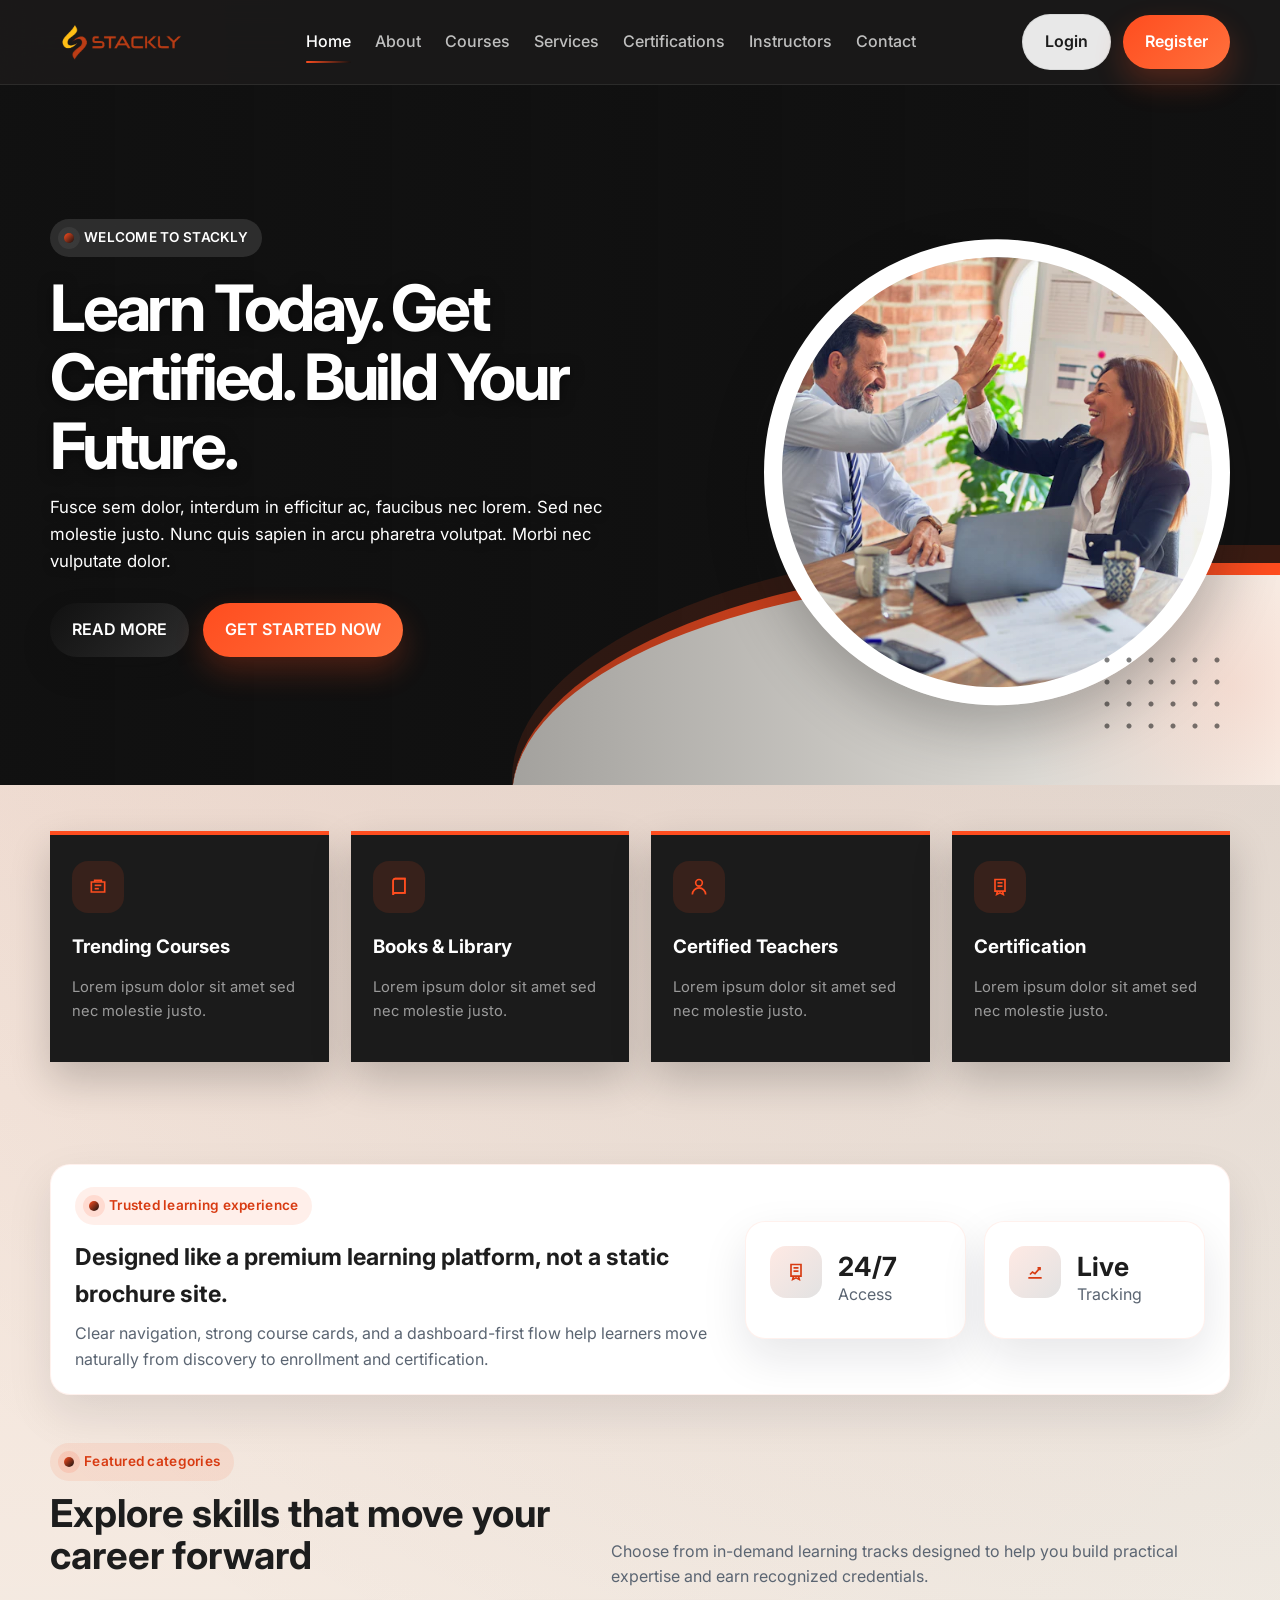
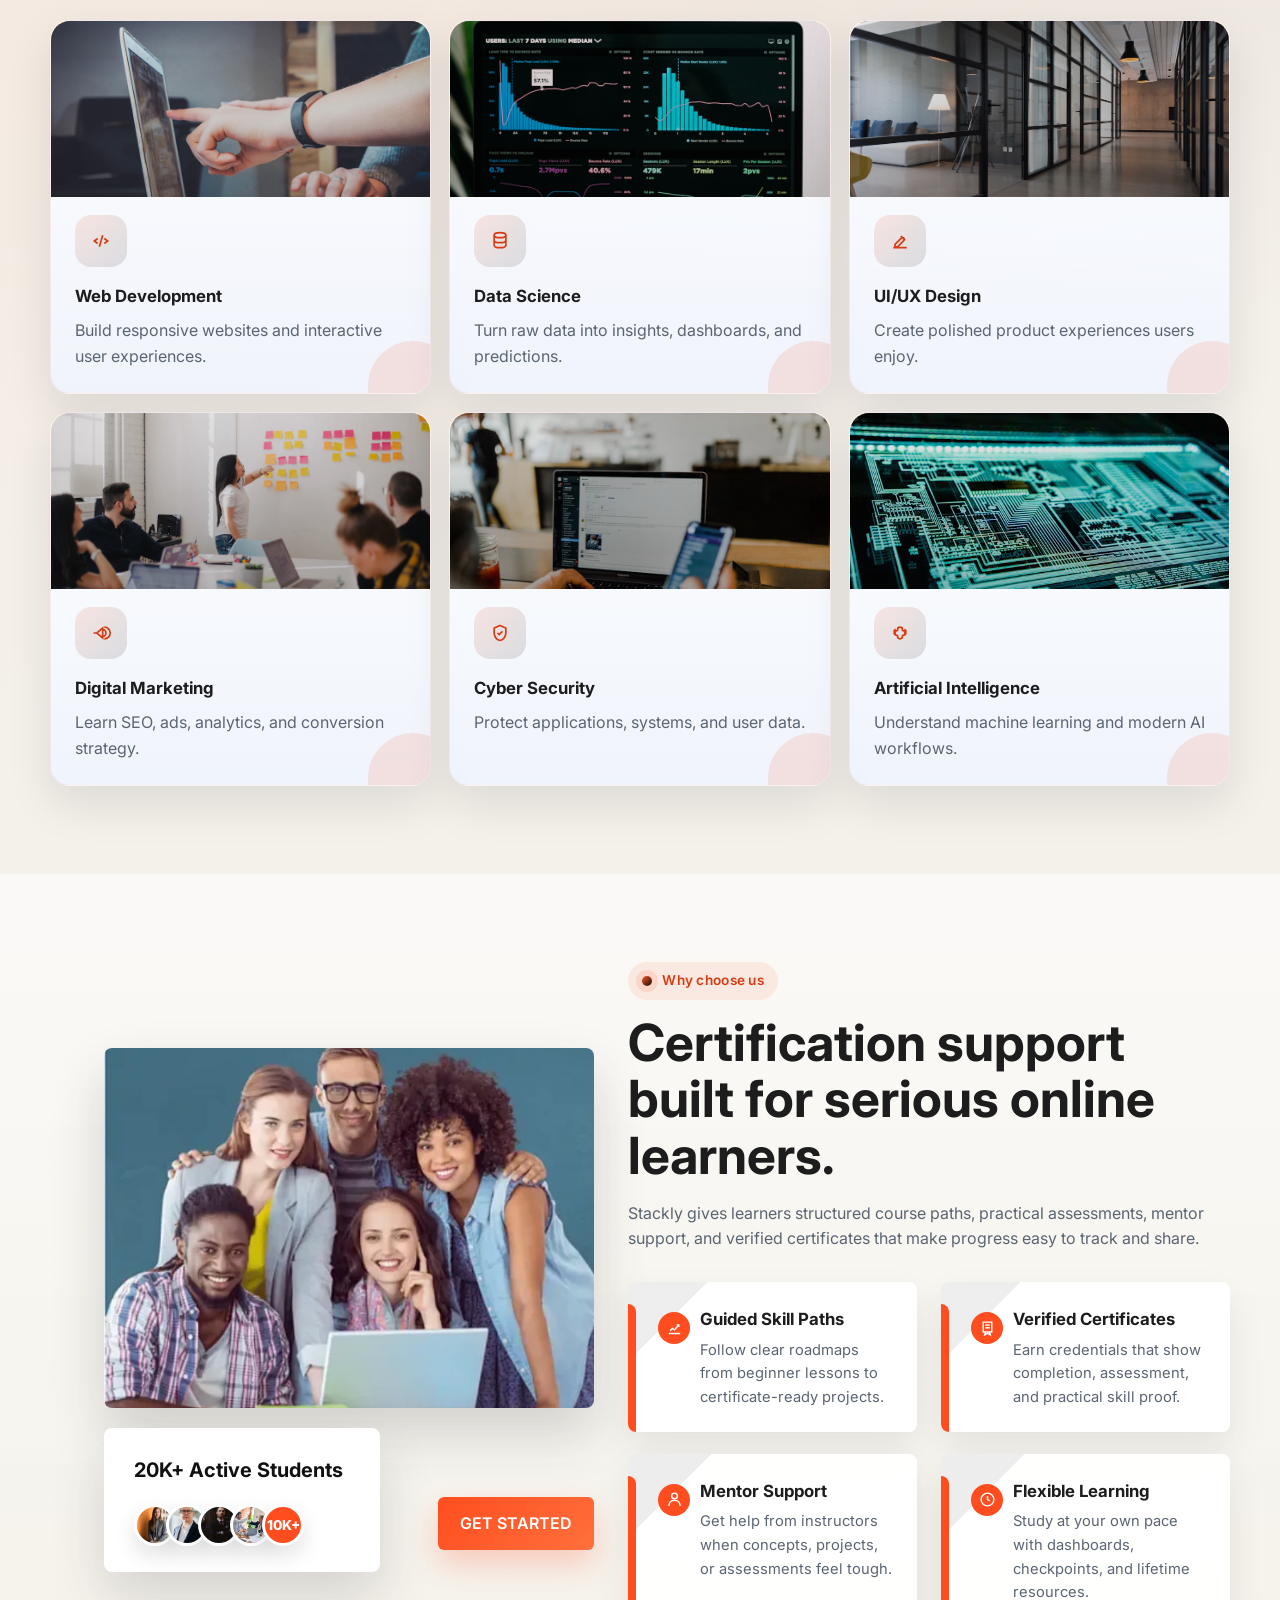
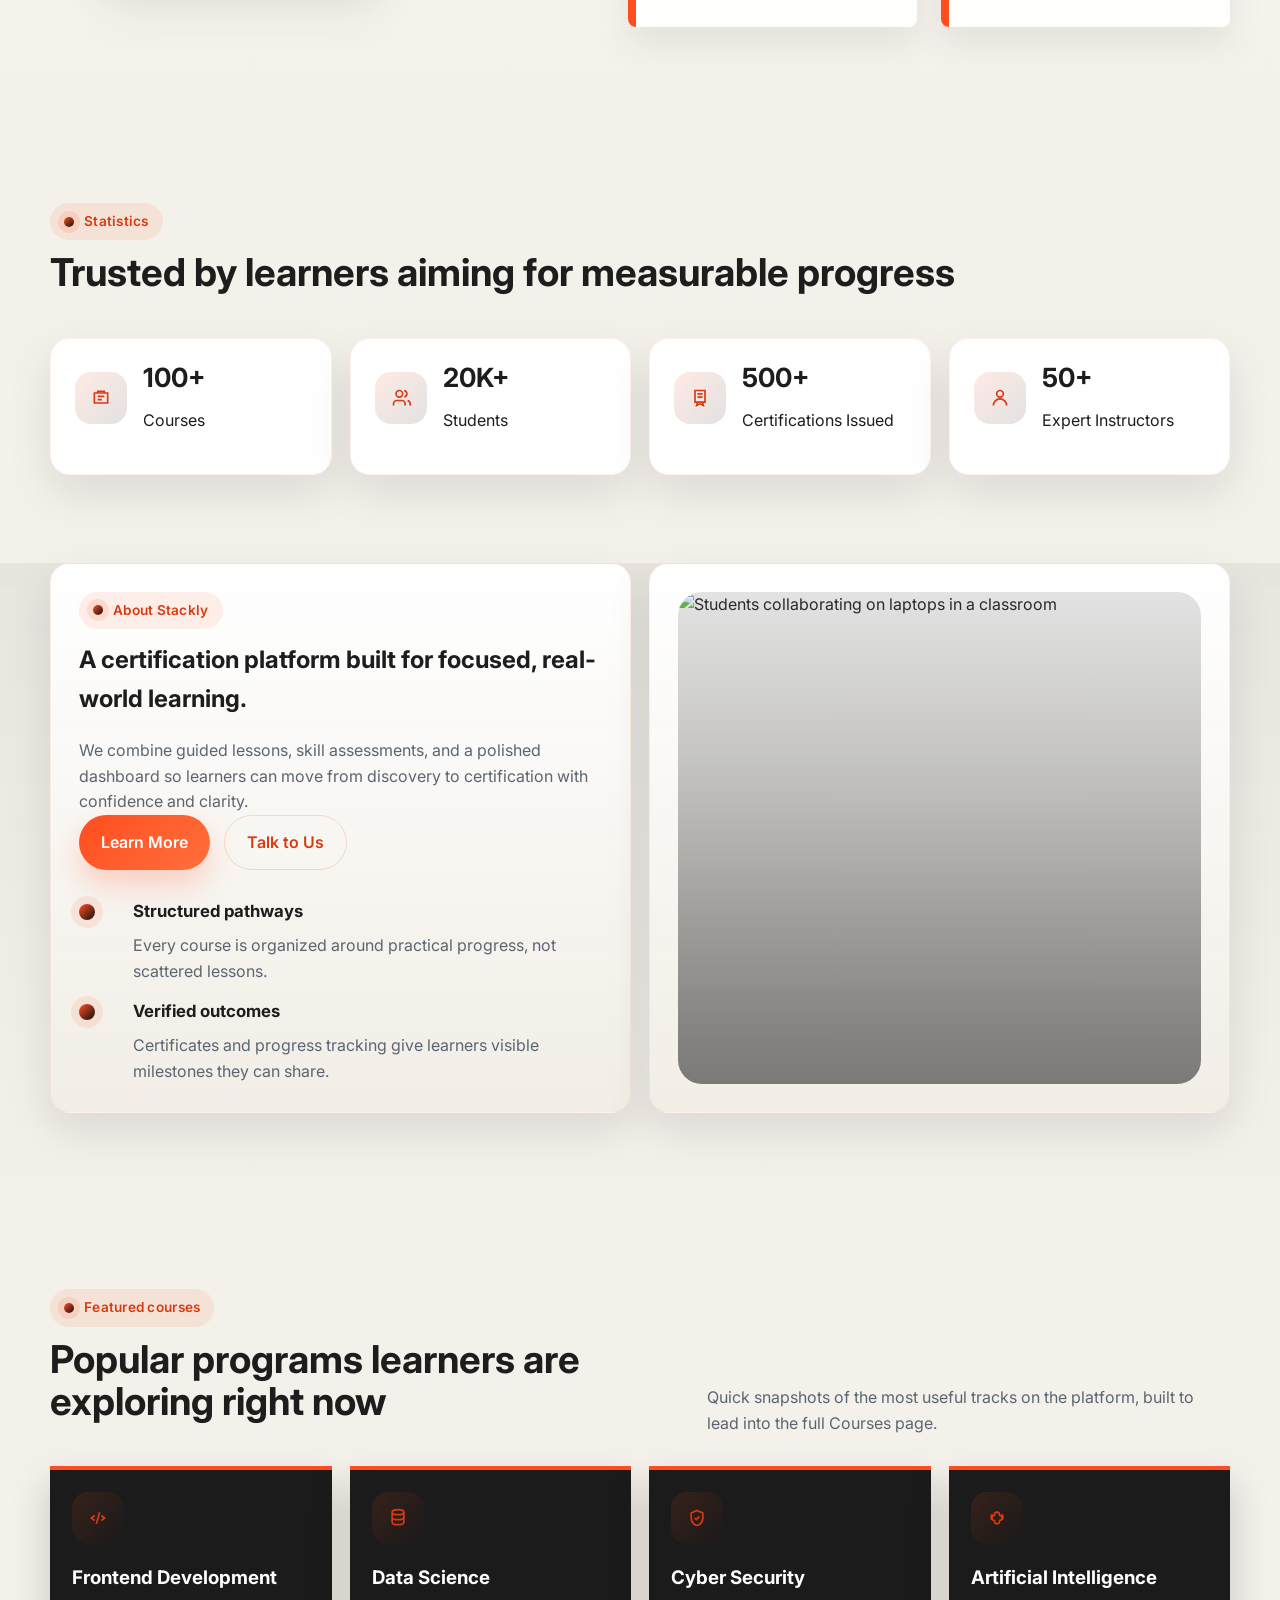
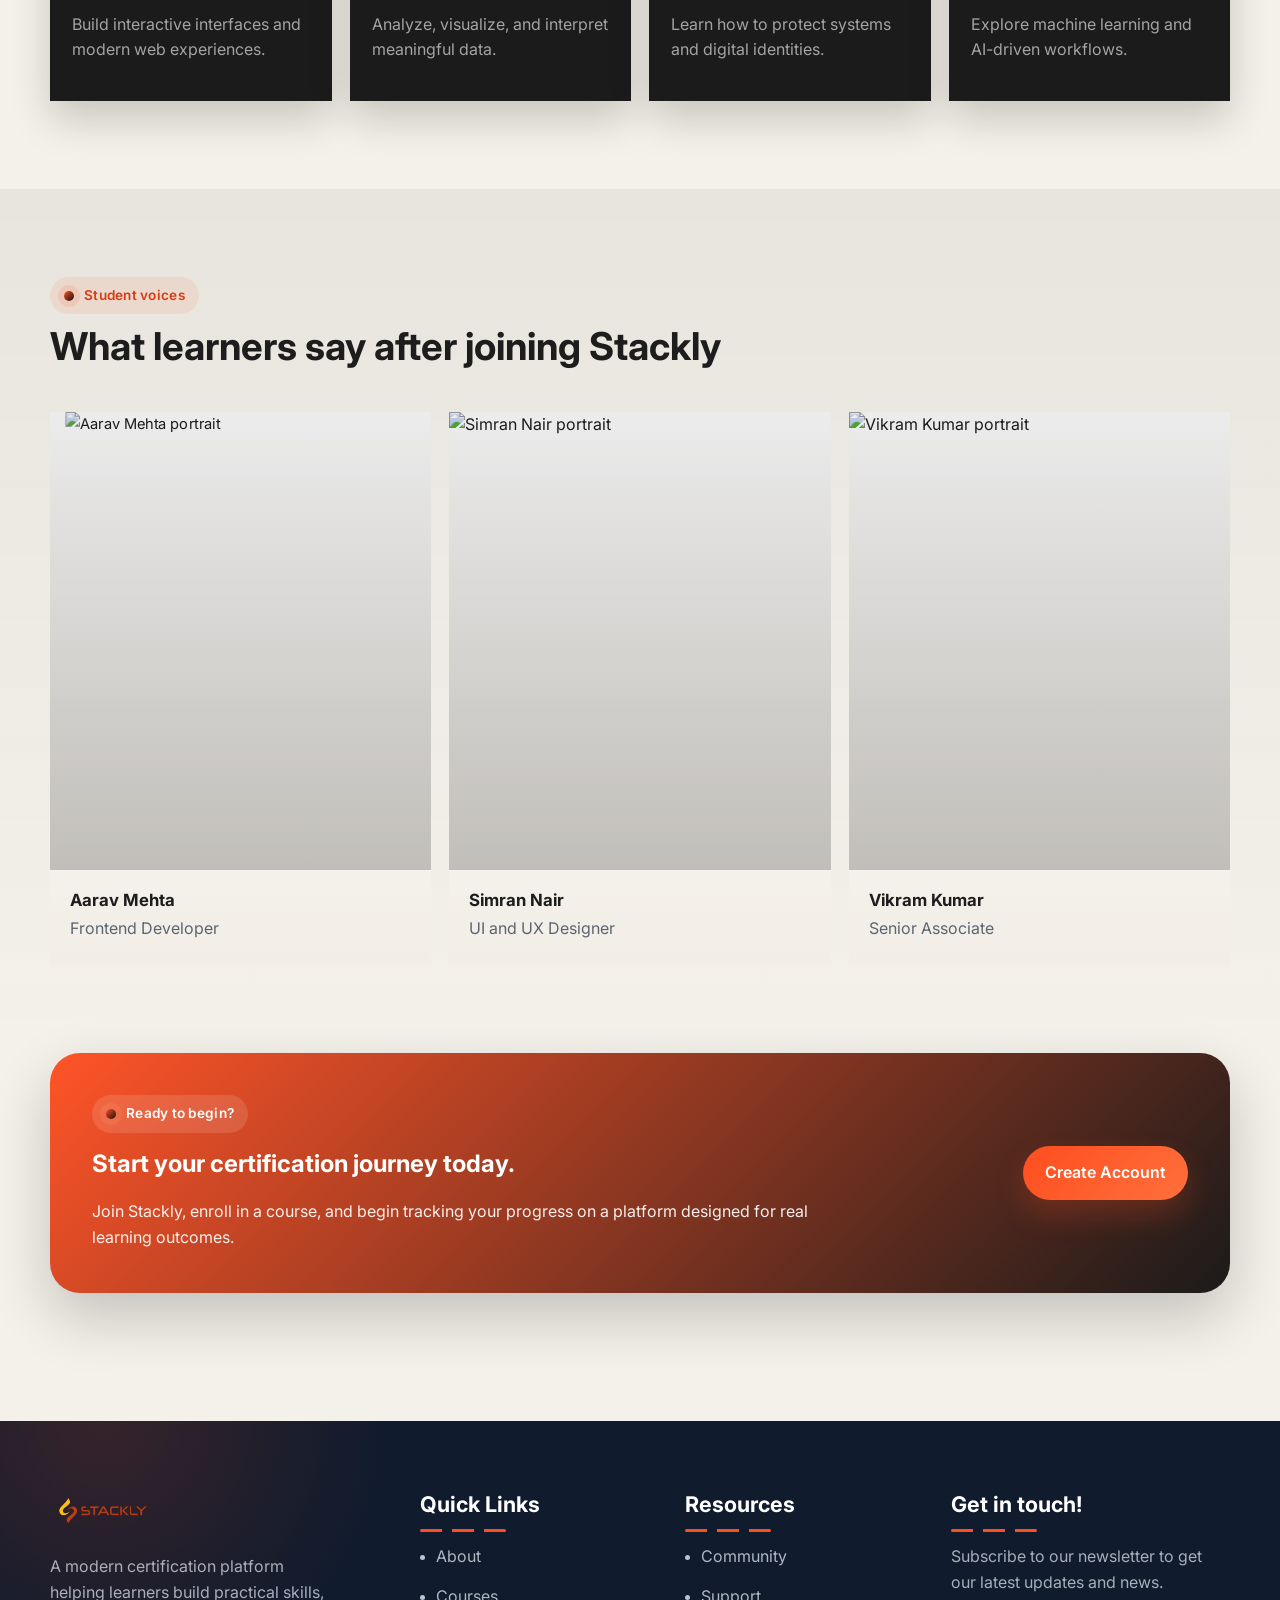
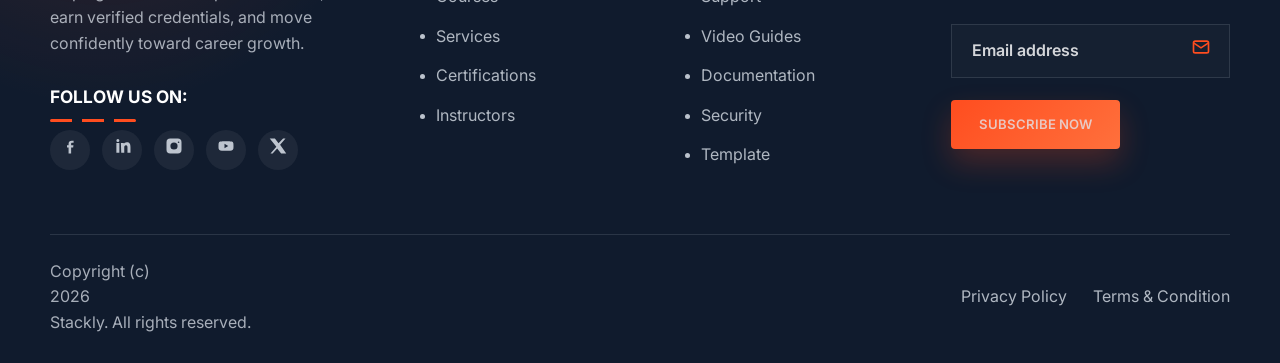
==== index.html @ caa7a215 "first commit" ====
<!DOCTYPE html>
<html lang="en">
<head>
  <meta charset="UTF-8" />
  <meta name="viewport" content="width=device-width, initial-scale=1.0" />
  <title>Stackly | Online Certification Platform</title>
  <link rel="stylesheet" href="https://unpkg.com/aos@2.3.4/dist/aos.css" />
  <link rel="stylesheet" href="css/style.css" />
  <link rel="stylesheet" href="css/pages.css" />
  <script src="js/storage.js" defer></script>
  <script src="https://unpkg.com/aos@2.3.4/dist/aos.js" defer></script>
  <script src="js/app.js" defer></script>
</head>
<body>
  <header class="site-header">
    <div class="container nav-wrap">
      <a class="brand" href="index.html">
        <img class="site-logo" src="assets/Logo.webp" alt="Stackly" />
      </a>
      <nav class="nav" aria-label="Primary">
        <a data-nav-link href="index.html">Home</a>
        <a data-nav-link href="about.html">About</a>
        <a data-nav-link href="courses.html">Courses</a>
        <a data-nav-link href="services.html">Services</a>
        <a data-nav-link href="certifications.html">Certifications</a>
        <a data-nav-link href="instructors.html">Instructors</a>
        <a data-nav-link href="contact.html">Contact</a>
      </nav>
      <div class="nav-actions">
        <a class="btn btn-ghost" href="login.html">Login</a>
        <a class="btn btn-primary" href="register.html">Register</a>
        <button class="hamburger" type="button" aria-label="Open menu" aria-expanded="false" data-hamburger>
          <span></span><span></span><span></span>
        </button>
      </div>
    </div>
    <div class="nav-panel" data-nav-panel>
      <div class="container">
        <nav class="nav" aria-label="Mobile primary">
          <a data-nav-link href="index.html">Home</a>
          <a data-nav-link href="about.html">About</a>
          <a data-nav-link href="courses.html">Courses</a>
          <a data-nav-link href="services.html">Services</a>
          <a data-nav-link href="certifications.html">Certifications</a>
          <a data-nav-link href="instructors.html">Instructors</a>
          <a data-nav-link href="contact.html">Contact</a>
        </nav>
        <div class="nav-actions">
          <a class="btn btn-ghost" href="login.html">Login</a>
          <a class="btn btn-primary" href="register.html">Register</a>
        </div>
      </div>
    </div>
  </header>

  <main>
    <section class="hero hero-showcase">
      <div class="hero-scene" aria-hidden="true">
      </div>
      <div class="hero-overlay"></div>
      <div class="container hero-stage">
        <div class="hero-copy hero-copy-center">
          <span class="eyebrow">WELCOME TO STACKLY</span>
          <h1>Learn Today. Get Certified. Build Your Future.</h1>
          <p class="lead" style="color:#ffffff !important;">Fusce sem dolor, interdum in efficitur ac, faucibus nec lorem. Sed nec molestie justo. Nunc quis sapien in arcu pharetra volutpat. Morbi nec vulputate dolor.</p>
          <div class="hero-actions">
            <a class="btn btn-secondary" href="404.html">READ MORE</a>
            <a class="btn btn-primary" href="404.html">GET STARTED NOW</a>
          </div>
        </div>
      </div>
    </section>

    <section class="section hero-features-section">
      <div class="container">
        <div class="hero-feature-row">
          <article class="hero-feature-card">
            <div class="category-icon" data-icon="courses"></div>
            <h3>Trending Courses</h3>
            <p>Lorem ipsum dolor sit amet sed nec molestie justo.</p>
          </article>
          <article class="hero-feature-card">
            <div class="category-icon" data-icon="book"></div>
            <h3>Books & Library</h3>
            <p>Lorem ipsum dolor sit amet sed nec molestie justo.</p>
          </article>
          <article class="hero-feature-card">
            <div class="category-icon" data-icon="teacher"></div>
            <h3>Certified Teachers</h3>
            <p>Lorem ipsum dolor sit amet sed nec molestie justo.</p>
          </article>
          <article class="hero-feature-card">
            <div class="category-icon" data-icon="certificate"></div>
            <h3>Certification</h3>
            <p>Lorem ipsum dolor sit amet sed nec molestie justo.</p>
          </article>
        </div>
      </div>
    </section>

    <section class="section">
      <div class="container">
        <div class="panel page-band" style="padding: 22px 24px; margin-bottom: 48px;">
          <div class="split-grid" style="align-items: center;">
            <div style="grid-column: span 7;">
              <span class="eyebrow">Trusted learning experience</span>
              <h3 style="margin: 14px 0 8px; font-size: 1.45rem;">Designed like a premium learning platform, not a static brochure site.</h3>
              <p class="muted">Clear navigation, strong course cards, and a dashboard-first flow help learners move naturally from discovery to enrollment and certification.</p>
            </div>
            <div style="grid-column: span 5;" class="card-grid">
              <div class="stats-card" style="grid-column: span 6;"><div class="stat-icon" data-icon="certificate"></div><div><strong>24/7</strong><p>Access</p></div></div>
              <div class="stats-card" style="grid-column: span 6;"><div class="stat-icon" data-icon="progress"></div><div><strong>Live</strong><p>Tracking</p></div></div>
            </div>
          </div>
        </div>
        <div class="section-header">
          <div>
            <span class="eyebrow">Featured categories</span>
            <h2>Explore skills that move your career forward</h2>
          </div>
          <p>Choose from in-demand learning tracks designed to help you build practical expertise and earn recognized credentials.</p>
        </div>
        <div class="card-grid">
          <article class="category-card">
            <div class="category-media category-media-web">
              <img src="assets/web.webp" alt="Web development workspace with multiple screens and code" loading="lazy" decoding="async" />
            </div>
            <div class="category-icon" data-icon="code"></div>
            <h3>Web Development</h3>
            <p>Build responsive websites and interactive user experiences.</p>
          </article>
          <article class="category-card">
            <div class="category-media category-media-data">
              <img src="assets/data.webp" alt="Data analytics dashboard displayed on a laptop screen" loading="lazy" decoding="async" />
            </div>
            <div class="category-icon" data-icon="data"></div>
            <h3>Data Science</h3>
            <p>Turn raw data into insights, dashboards, and predictions.</p>
          </article>
          <article class="category-card">
            <div class="category-media category-media-design">
              <img src="assets/ux.webp" alt="Design team reviewing a user interface on a tablet" loading="lazy" decoding="async" />
            </div>
            <div class="category-icon" data-icon="design"></div>
            <h3>UI/UX Design</h3>
            <p>Create polished product experiences users enjoy.</p>
          </article>
          <article class="category-card">
            <div class="category-media category-media-marketing">
              <img src="assets/marketing.webp" alt="Marketing planning board with charts and campaign notes" loading="lazy" decoding="async" />
            </div>
            <div class="category-icon" data-icon="marketing"></div>
            <h3>Digital Marketing</h3>
            <p>Learn SEO, ads, analytics, and conversion strategy.</p>
          </article>
          <article class="category-card">
            <div class="category-media category-media-security">
              <img src="assets/security.webp" alt="Cyber security workspace with network security visuals" loading="lazy" decoding="async" />
            </div>
            <div class="category-icon" data-icon="security"></div>
            <h3>Cyber Security</h3>
            <p>Protect applications, systems, and user data.</p>
          </article>
          <article class="category-card">
            <div class="category-media category-media-ai">
              <img src="assets/ai.webp" alt="Artificial intelligence concept with data and neural network visuals" loading="lazy" decoding="async" />
            </div>
            <div class="category-icon" data-icon="brain"></div>
            <h3>Artificial Intelligence</h3>
            <p>Understand machine learning and modern AI workflows.</p>
          </article>
        </div>
      </div>
    </section>

    <section class="section choose-section">
      <div class="container choose-grid">
        <div class="choose-visual">
          <img src="assets/who_choose_image.webp" alt="Students collaborating during an online certification session" loading="lazy" decoding="async" />
          <div class="active-students-card">
            <strong>20K+ Active Students</strong>
            <div class="student-stack" aria-label="Active learners">
              <span></span><span></span><span></span><span></span>
              <em>10K+</em>
            </div>
          </div>
          <a class="btn btn-primary" href="404.html">Get Started</a>
        </div>
        <div class="choose-content">
          <span class="eyebrow">Why choose us</span>
          <h2>Certification support built for serious online learners.</h2>
          <p>Stackly gives learners structured course paths, practical assessments, mentor support, and verified certificates that make progress easy to track and share.</p>
          <div class="choose-card-grid">
            <article class="choose-card">
              <div class="mini-check" data-icon="progress"></div>
              <h3>Guided Skill Paths</h3>
              <p>Follow clear roadmaps from beginner lessons to certificate-ready projects.</p>
            </article>
            <article class="choose-card">
              <div class="mini-check" data-icon="certificate"></div>
              <h3>Verified Certificates</h3>
              <p>Earn credentials that show completion, assessment, and practical skill proof.</p>
            </article>
            <article class="choose-card">
              <div class="mini-check" data-icon="teacher"></div>
              <h3>Mentor Support</h3>
              <p>Get help from instructors when concepts, projects, or assessments feel tough.</p>
            </article>
            <article class="choose-card">
              <div class="mini-check" data-icon="clock"></div>
              <h3>Flexible Learning</h3>
              <p>Study at your own pace with dashboards, checkpoints, and lifetime resources.</p>
            </article>
          </div>
        </div>
      </div>
    </section>

    <section class="section">
      <div class="container">
        <div class="section-header">
          <div>
            <span class="eyebrow">Statistics</span>
            <h2>Trusted by learners aiming for measurable progress</h2>
          </div>
        </div>
        <div class="card-grid">
          <article class="stats-card">
            <div class="stat-icon" data-icon="courses"></div>
            <div><strong data-count-to="100" data-count-suffix="+">100+</strong><p>Courses</p></div>
          </article>
          <article class="stats-card">
            <div class="stat-icon" data-icon="users"></div>
            <div><strong data-count-to="20000" data-count-format="compact" data-count-suffix="+">20K+</strong><p>Students</p></div>
          </article>
          <article class="stats-card">
            <div class="stat-icon" data-icon="certificate"></div>
            <div><strong data-count-to="500" data-count-suffix="+">500+</strong><p>Certifications Issued</p></div>
          </article>
          <article class="stats-card">
            <div class="stat-icon" data-icon="teacher"></div>
            <div><strong data-count-to="50" data-count-suffix="+">50+</strong><p>Expert Instructors</p></div>
          </article>
        </div>
      </div>
    </section>

    <section class="section section-accent home-band">
      <div class="container split-grid">
        <div class="panel" style="grid-column: span 6;">
          <span class="eyebrow">About Stackly</span>
          <h2 style="margin-top: 12px;">A certification platform built for focused, real-world learning.</h2>
          <p class="muted">We combine guided lessons, skill assessments, and a polished dashboard so learners can move from discovery to certification with confidence and clarity.</p>
          <div class="stack-actions">
            <a class="btn btn-primary" href="404.html">Learn More</a>
            <a class="btn btn-outline" href="404.html">Talk to Us</a>
          </div>
          <div class="timeline">
            <div class="timeline-item">
              <div class="timeline-dot"></div>
              <div>
                <h3>Structured pathways</h3>
                <p>Every course is organized around practical progress, not scattered lessons.</p>
              </div>
            </div>
            <div class="timeline-item">
              <div class="timeline-dot"></div>
              <div>
                <h3>Verified outcomes</h3>
                <p>Certificates and progress tracking give learners visible milestones they can share.</p>
              </div>
            </div>
          </div>
        </div>
        <div class="panel">
          <div class="about-visual">
            <img src="https://images.unsplash.com/photo-1513258496099-48168024aec0?auto=format&fit=crop&fm=jpg&ixlib=rb-4.1.0&q=80&w=1600" alt="Students collaborating on laptops in a classroom" />
          </div>
        </div>
      </div>
    </section>

    <section class="section">
      <div class="container">
        <div class="section-header">
          <div>
            <span class="eyebrow">Featured courses</span>
            <h2>Popular programs learners are exploring right now</h2>
          </div>
          <p>Quick snapshots of the most useful tracks on the platform, built to lead into the full Courses page.</p>
        </div>
        <div class="mini-course-grid">
          <article class="mini-course-card">
            <div class="category-icon" data-icon="code"></div>
            <h3>Frontend Development</h3>
            <p>Build interactive interfaces and modern web experiences.</p>
          </article>
          <article class="mini-course-card">
            <div class="category-icon" data-icon="data"></div>
            <h3>Data Science</h3>
            <p>Analyze, visualize, and interpret meaningful data.</p>
          </article>
          <article class="mini-course-card">
            <div class="category-icon" data-icon="security"></div>
            <h3>Cyber Security</h3>
            <p>Learn how to protect systems and digital identities.</p>
          </article>
          <article class="mini-course-card">
            <div class="category-icon" data-icon="brain"></div>
            <h3>Artificial Intelligence</h3>
            <p>Explore machine learning and AI-driven workflows.</p>
          </article>
        </div>
      </div>
    </section>

    <section class="section section-accent">
      <div class="container">
        <div class="section-header">
          <div>
            <span class="eyebrow">Student voices</span>
            <h2>What learners say after joining Stackly</h2>
          </div>
        </div>
        <div class="card-grid">
          <article class="quote-card">
            <div class="quote-media quote-media-one">
              <img src="https://images.unsplash.com/photo-1507003211169-0a1dd7228f2d?auto=format&fit=crop&fm=jpg&ixlib=rb-4.1.0&q=80&w=1200" alt="Aarav Mehta portrait" />
            </div>
            <div class="quote-info">
              <strong>Aarav Mehta</strong>
              <p>Frontend Developer</p>
            </div>
          </article>
          <article class="quote-card">
            <div class="quote-media quote-media-two">
              <img src="https://images.unsplash.com/photo-1494790108377-be9c29b29330?auto=format&fit=crop&fm=jpg&ixlib=rb-4.1.0&q=80&w=1200" alt="Simran Nair portrait" />
            </div>
            <div class="quote-info">
              <strong>Simran Nair</strong>
              <p>UI and UX Designer</p>
            </div>
          </article>
          <article class="quote-card">
            <div class="quote-media quote-media-three">
              <img src="https://images.unsplash.com/photo-1504593811423-6dd665756598?auto=format&fit=crop&fm=jpg&ixlib=rb-4.1.0&q=80&w=1200" alt="Vikram Kumar portrait" />
            </div>
            <div class="quote-info">
              <strong>Vikram Kumar</strong>
              <p>Senior Associate</p>
            </div>
          </article>
        </div>
      </div>
    </section>

    <section class="cta-banner">
      <div class="container">
        <div class="cta-shell">
          <div>
            <span class="eyebrow">Ready to begin?</span>
            <h2 style="margin: 12px 0 8px;">Start your certification journey today.</h2>
            <p>Join Stackly, enroll in a course, and begin tracking your progress on a platform designed for real learning outcomes.</p>
          </div>
          <a class="btn btn-primary" href="404.html">Create Account</a>
        </div>
      </div>
    </section>
  </main>

  <footer class="footer">
    <div class="container">
      <div class="footer-grid">
        <div class="footer-brand-col">
          <a class="brand" href="index.html">
            <img class="site-logo footer-logo" src="assets/Logo.webp" alt="Stackly" />
          </a>
          <p>A modern certification platform helping learners build practical skills, earn verified credentials, and move confidently toward career growth.</p>
          <h4>Follow us on:</h4>
          <div class="footer-social" aria-label="Social media links">
            <a href="404.html" aria-label="Facebook"><span data-icon="facebook"></span></a>
            <a href="404.html" aria-label="LinkedIn"><span data-icon="linkedin"></span></a>
            <a href="404.html" aria-label="Instagram"><span data-icon="instagram"></span></a>
            <a href="404.html" aria-label="YouTube"><span data-icon="youtube"></span></a>
            <a href="404.html" aria-label="X"><span data-icon="x"></span></a>
          </div>
        </div>
        <div>
          <h4>Quick Links</h4>
          <ul>
            <li><a href="about.html">About</a></li>
            <li><a href="courses.html">Courses</a></li>
            <li><a href="services.html">Services</a></li>
            <li><a href="certifications.html">Certifications</a></li>
            <li><a href="instructors.html">Instructors</a></li>
          </ul>
        </div>
        <div>
          <h4>Resources</h4>
          <ul>
            <li><a href="404.html">Community</a></li>
            <li><a href="404.html">Support</a></li>
            <li><a href="404.html">Video Guides</a></li>
            <li><a href="404.html">Documentation</a></li>
            <li><a href="404.html">Security</a></li>
            <li><a href="404.html">Template</a></li>
          </ul>
        </div>
        <div class="footer-newsletter">
          <h4>Get in touch!</h4>
          <p>Subscribe to our newsletter to get our latest updates and news.</p>
          <div class="newsletter-box">
            <input type="email" placeholder="Email address" aria-label="Email address" />
            <span data-icon="mail"></span>
          </div>
          <a class="btn btn-primary" href="404.html">Subscribe Now</a>
        </div>
      </div>
      <div class="footer-bottom">
        <span>Copyright (c) <span data-year></span> Stackly. All rights reserved.</span>
        <span><a href="404.html">Privacy Policy</a><a href="404.html">Terms & Condition</a></span>
      </div>
    </div>
  </footer>
</body>
</html>
---- css/style.css ----
@import url("https://fonts.googleapis.com/css2?family=Inter:wght@400;500;600;700;800;900&display=swap");

:root {
  --primary: #ff4d1f;
  --primary-dark: #d83b12;
  --secondary: #111111;
  --secondary-dark: #1d1d1d;
  --bg: #f4f1ea;
  --surface: #ffffff;
  --surface-alt: #f1ede6;
  --text: #1d1d1d;
  --muted: #5b6572;
  --border: rgba(255, 77, 31, 0.12);
  --shadow: 0 18px 45px rgba(20, 24, 38, 0.1);
  --radius-lg: 28px;
  --radius-md: 20px;
  --radius-sm: 14px;
  --container: 1180px;
}

* {
  box-sizing: border-box;
}

html {
  scroll-behavior: smooth;
}

body {
  margin: 0;
  font-family: "Inter", "Segoe UI", sans-serif;
  background:
    radial-gradient(circle at top left, rgba(255, 77, 31, 0.14), transparent 34%),
    radial-gradient(circle at top right, rgba(17, 17, 17, 0.14), transparent 28%),
    var(--bg);
  color: var(--text);
  line-height: 1.6;
}

.page-loader {
  position: fixed;
  inset: 0;
  z-index: 5000;
  display: grid;
  place-items: center;
  padding: 24px;
  background:
    radial-gradient(circle at top left, rgba(255, 77, 31, 0.22), transparent 32%),
    radial-gradient(circle at bottom right, rgba(17, 17, 17, 0.2), transparent 28%),
    rgba(10, 10, 10, 0.94);
  backdrop-filter: blur(16px);
  opacity: 0;
  visibility: hidden;
  pointer-events: none;
  transition: opacity 220ms ease, visibility 220ms ease;
}

.page-loader.is-visible {
  opacity: 1;
  visibility: visible;
  pointer-events: auto;
}

.page-loader-card {
  min-width: min(100%, 280px);
  display: grid;
  justify-items: center;
  gap: 16px;
  padding: 28px 30px 24px;
  border-radius: 28px;
  background: rgba(255, 255, 255, 0.08);
  border: 1px solid rgba(255, 255, 255, 0.12);
  box-shadow: 0 24px 60px rgba(0, 0, 0, 0.24);
  color: #fff;
  text-align: center;
}

.page-loader-logo {
  width: 132px;
  height: auto;
  filter: sepia(1) saturate(8) hue-rotate(340deg) brightness(1) contrast(1.08);
}

.page-loader p {
  margin: 0;
  font-weight: 600;
  letter-spacing: 0.02em;
}

.page-loader-spinner {
  width: 44px;
  height: 44px;
  border-radius: 50%;
  border: 4px solid rgba(255, 255, 255, 0.18);
  border-top-color: var(--primary);
  animation: page-loader-spin 0.9s linear infinite;
}

@keyframes page-loader-spin {
  to {
    transform: rotate(360deg);
  }
}

@media (prefers-reduced-motion: reduce) {
  .page-loader,
  .page-loader-spinner {
    animation: none;
    transition: none;
  }
}

img {
  max-width: 100%;
  display: block;
}

a {
  color: inherit;
  text-decoration: none;
}

button,
input,
select,
textarea {
  font: inherit;
}

.container {
  width: min(100% - 32px, var(--container));
  margin: 0 auto;
}

.section {
  padding: 88px 0;
}

.section-sm {
  padding: 64px 0;
}

.eyebrow {
  display: inline-flex;
  align-items: center;
  gap: 10px;
  padding: 8px 14px;
  border-radius: 999px;
  background: rgba(255, 77, 31, 0.09);
  color: var(--primary-dark);
  font-size: 0.85rem;
  font-weight: 600;
  letter-spacing: 0.02em;
}

.eyebrow::before {
  content: "";
  width: 10px;
  height: 10px;
  border-radius: 50%;
  background: linear-gradient(135deg, var(--primary), var(--secondary));
  box-shadow: 0 0 0 6px rgba(255, 77, 31, 0.12);
}

.section-header {
  display: flex;
  align-items: end;
  justify-content: space-between;
  gap: 24px;
  margin-bottom: 30px;
}

.section-header h2,
.hero-copy h1,
.page-hero h1 {
  margin: 12px 0 14px;
  line-height: 1.08;
}

.section-header h2 {
  font-size: clamp(1.8rem, 3vw, 3rem);
}

.section-header p,
.hero-copy p,
.page-hero p {
  color: var(--muted);
  margin: 0;
  max-width: 64ch;
}

.btn {
  display: inline-flex;
  align-items: center;
  justify-content: center;
  gap: 10px;
  border: 0;
  border-radius: 999px;
  padding: 14px 22px;
  cursor: pointer;
  transition: transform 180ms ease, box-shadow 180ms ease, background 180ms ease;
  font-weight: 600;
  white-space: nowrap;
}

.btn:hover {
  transform: translateY(-1px);
}

.btn-primary {
  background: linear-gradient(135deg, var(--primary), #ff703c);
  color: #fff;
  box-shadow: 0 14px 30px rgba(255, 77, 31, 0.24);
}

.btn-primary:hover {
  box-shadow: 0 18px 36px rgba(255, 77, 31, 0.32);
}

.btn-secondary {
  background: linear-gradient(135deg, var(--secondary), #2c2c2c);
  color: #fff;
  box-shadow: 0 14px 30px rgba(17, 17, 17, 0.2);
}

.btn-ghost {
  background: rgba(255, 255, 255, 0.9);
  color: var(--text);
  border: 1px solid rgba(33, 37, 41, 0.08);
}

.btn-outline {
  background: transparent;
  color: var(--primary-dark);
  border: 1px solid rgba(255, 77, 31, 0.2);
}

.site-header {
  position: sticky;
  top: 0;
  z-index: 1000;
  backdrop-filter: blur(18px);
  background: rgba(17, 17, 17, 0.96);
  border-bottom: 1px solid rgba(255, 255, 255, 0.08);
}

.nav-wrap {
  display: flex;
  align-items: center;
  justify-content: space-between;
  gap: 20px;
  min-height: 84px;
}

.brand {
  display: inline-flex;
  align-items: center;
  gap: 12px;
  font-size: 1.2rem;
  font-weight: 800;
  letter-spacing: -0.03em;
  color: #fff;
}

.site-logo {
  display: block;
  height: 49px;
  width: auto;
  filter: sepia(1) saturate(8) hue-rotate(340deg) brightness(0.98) contrast(1.08);
}

.site-logo.footer-logo {
  height: 36px;
}

.site-logo.mobile-logo {
  height: 36px;
}

.brand-mark {
  width: 42px;
  height: 42px;
  border-radius: 14px;
  display: grid;
  place-items: center;
  color: #fff;
  background: linear-gradient(135deg, var(--primary), #ff7c44);
  box-shadow: 0 18px 30px rgba(255, 77, 31, 0.25);
}

.nav {
  display: flex;
  align-items: center;
  gap: 24px;
}

.nav a {
  position: relative;
  color: rgba(255, 255, 255, 0.72);
  font-weight: 500;
}

.nav a::after {
  content: "";
  position: absolute;
  left: 0;
  bottom: -8px;
  width: 100%;
  height: 2px;
  border-radius: 999px;
  background: linear-gradient(135deg, var(--primary), var(--secondary));
  transform: scaleX(0);
  transform-origin: center;
  transition: transform 180ms ease;
}

.nav a:hover,
.nav a.active {
  color: #fff;
}

.nav a:hover::after,
.nav a.active::after {
  transform: scaleX(1);
}

.nav-actions {
  display: flex;
  align-items: center;
  gap: 12px;
}

.nav-panel {
  display: none;
}

.hamburger {
  display: none;
  width: 46px;
  height: 46px;
  border-radius: 14px;
  border: 1px solid rgba(255, 255, 255, 0.14);
  background: #fff;
  align-items: center;
  justify-content: center;
  gap: 5px;
  flex-direction: column;
  cursor: pointer;
}

.hamburger span {
  width: 18px;
  height: 2px;
  border-radius: 999px;
  background: var(--text);
}

.hero {
  padding: 0;
}

.hero-grid {
  display: grid;
  grid-template-columns: 1.1fr 0.9fr;
  gap: 32px;
  align-items: center;
}

.hero-showcase {
  position: relative;
  padding-top: 0;
  padding-bottom: 0;
  overflow: hidden;
  background: #111111;
}

.hero-showcase::before,
.hero-showcase::after {
  content: "";
  position: absolute;
  pointer-events: none;
}

.hero-showcase::before {
  right: -12%;
  bottom: -26%;
  width: 72%;
  height: 56%;
  z-index: 1;
  border-radius: 58% 0 0 0;
  background:
    radial-gradient(circle at 78% 28%, rgba(255, 77, 31, 0.12), transparent 28%),
    #f7f4ee;
  border-top: 12px solid var(--primary);
  box-shadow: 0 -18px 0 rgba(255, 77, 31, 0.18);
}

.hero-showcase::after {
  display: none;
}

.hero-stage {
  position: relative;
  min-height: 700px;
  display: grid;
  align-items: center;
  z-index: 3;
}

.hero-stage::before,
.hero-stage::after {
  content: "";
  position: absolute;
  pointer-events: none;
}

.hero-stage::before {
  right: 0;
  bottom: 52px;
  width: 134px;
  height: 84px;
  z-index: 4;
  opacity: 0.72;
  background-image: radial-gradient(circle, rgba(17, 17, 17, 0.76) 2px, transparent 3px);
  background-size: 22px 22px;
}

.hero-stage::after {
  right: 0;
  top: 50%;
  width: min(38vw, 430px);
  aspect-ratio: 1;
  z-index: 3;
  border: 18px solid #fff;
  border-radius: 50%;
  background:
    linear-gradient(180deg, rgba(17, 17, 17, 0.02), rgba(17, 17, 17, 0.08)),
    url("../assets/Corporate-about-img.webp") center / cover no-repeat;
  box-shadow: 0 26px 56px rgba(17, 17, 17, 0.26);
  transform: translateY(-42%);
}

.hero-scene,
.hero-overlay {
  position: absolute;
  inset: 0;
}

.hero-scene {
  background: url("https://images.unsplash.com/photo-1522202176988-66273c2fd55f?auto=format&fit=crop&fm=jpg&ixlib=rb-4.1.0&q=80&w=3000");
  background-size: cover;
  background-position: center top;
  background-repeat: no-repeat;
  filter: brightness(1.32) saturate(1.18) contrast(1.05);
}

.hero-scene svg {
  width: 100%;
  height: 100%;
  display: block;
}

.hero-overlay {
  background: linear-gradient(90deg, rgba(17, 17, 17, 0.58) 0%, rgba(17, 17, 17, 0.34) 44%, rgba(17, 17, 17, 0) 100%);
  z-index: 1;
}

.hero-copy-center {
  position: relative;
  z-index: 5;
  max-width: 610px;
  margin: 0;
  text-align: left;
  color: #fff;
  padding: 56px 0 22px;
}

.hero-copy-center .eyebrow {
  background: rgba(255, 255, 255, 0.12);
  color: #fff;
}

.hero-copy-center .eyebrow::before {
  box-shadow: 0 0 0 6px rgba(255, 255, 255, 0.06);
}

.hero-copy-center h1 {
  margin-top: 16px;
  font-size: clamp(2.5rem, 5vw, 4.8rem);
  letter-spacing: -0.05em;
  text-shadow: 0 2px 14px rgba(0, 0, 0, 0.5);
}

.hero-copy-center .lead {
  margin: 0 0 26px;
  color: #ffffff;
  max-width: 54ch;
  text-align: left;
  transform: none;
  text-shadow: 0 2px 10px rgba(0, 0, 0, 0.48);
}

.hero-copy-center .hero-actions {
  justify-content: flex-start;
}

.hero-feature-row {
  position: relative;
  z-index: 3;
  display: grid;
  grid-template-columns: repeat(4, minmax(0, 1fr));
  gap: 22px;
  margin-top: 0;
}

.hero-feature-card {
  background: #1b1b1b;
  color: #f7f7f7;
  padding: 26px 22px 24px;
  border-radius: 0;
  border-top: 4px solid var(--primary);
  box-shadow: 0 18px 38px rgba(0, 0, 0, 0.2);
  min-height: 188px;
  transition:
    transform 180ms ease,
    box-shadow 180ms ease,
    background 180ms ease,
    border-color 180ms ease;
}

.hero-feature-card:hover {
  transform: translateY(-4px);
  background: linear-gradient(135deg, #242424, #111111);
  border-top-color: #ff7a45;
  box-shadow: 0 24px 55px rgba(0, 0, 0, 0.28);
}

.hero-feature-card .category-icon,
.hero-feature-card .feature-icon,
.hero-feature-card .service-icon,
.hero-feature-card .stat-icon,
.hero-feature-card .dashboard-icon,
.hero-feature-card .mini-icon {
  background: rgba(255, 77, 31, 0.12);
  color: var(--primary);
}

.hero-feature-card h3 {
  color: #fff;
  margin-bottom: 8px;
}

.hero-feature-card p {
  color: rgba(255, 255, 255, 0.56);
  font-size: 0.92rem;
}

.hero-features-section {
  padding-top: 46px;
  padding-bottom: 24px;
  margin-top: 0;
}

.hero-features-section + .section {
  padding-top: 56px;
}

.home-band {
  padding-top: 0;
}

.home-band .panel {
  background:
    linear-gradient(180deg, rgba(255, 255, 255, 0.98), rgba(241, 237, 230, 0.96));
}

.section-accent {
  background: linear-gradient(180deg, rgba(17, 17, 17, 0.05), rgba(17, 17, 17, 0));
}

.section-soft {
  background: linear-gradient(180deg, rgba(255, 77, 31, 0.05), rgba(255, 255, 255, 0));
}

.choose-section {
  background:
    linear-gradient(180deg, rgba(255, 255, 255, 0.6), rgba(244, 241, 234, 0.62));
}

.choose-grid {
  display: grid;
  grid-template-columns: 0.95fr 1.05fr;
  gap: 34px;
  align-items: center;
}

.choose-visual {
  position: relative;
  min-height: 560px;
  display: grid;
  align-items: end;
  justify-items: end;
  padding: 0 0 24px 0;
}

.choose-visual > img {
  position: absolute;
  inset: 34px 0 auto 54px;
  width: min(100% - 54px, 548px);
  height: 360px;
  object-fit: cover;
  border-radius: 8px;
  box-shadow: 0 24px 54px rgba(17, 17, 17, 0.16);
}

.active-students-card {
  position: absolute;
  left: 54px;
  top: 414px;
  z-index: 2;
  min-width: 276px;
  padding: 26px 30px;
  border-radius: 8px;
  background: #fff;
  box-shadow: 0 24px 56px rgba(17, 17, 17, 0.14);
}

.active-students-card strong {
  display: block;
  font-size: 1.25rem;
  color: var(--secondary);
  margin-bottom: 18px;
}

.student-stack {
  display: flex;
  align-items: center;
}

.student-stack span,
.student-stack em {
  width: 42px;
  height: 42px;
  border-radius: 50%;
  border: 3px solid #fff;
  margin-left: -10px;
  background-size: cover;
  background-position: center;
  box-shadow: 0 10px 22px rgba(17, 17, 17, 0.12);
}

.student-stack span:first-child {
  margin-left: 0;
  background-image: url("../assets/Corporate-team2-img.webp");
}

.student-stack span:nth-child(2) {
  background-image: url("../assets/Corporate-team1-img.webp");
}

.student-stack span:nth-child(3) {
  background-image: url("../assets/Corporate-team3-img.webp");
}

.student-stack span:nth-child(4) {
  background-image: url("../assets/Corporate-about-img.webp");
}

.student-stack em {
  display: grid;
  place-items: center;
  background: var(--primary);
  color: #fff;
  font-style: normal;
  font-weight: 800;
  font-size: 0.85rem;
}

.choose-visual .btn {
  position: relative;
  z-index: 2;
  border-radius: 6px;
  text-transform: uppercase;
}

.choose-content h2 {
  margin: 14px 0 18px;
  font-size: clamp(2rem, 4vw, 3.35rem);
  line-height: 1.1;
}

.choose-content > p {
  color: var(--muted);
  max-width: 66ch;
  margin: 0 0 30px;
}

.choose-card-grid {
  display: grid;
  grid-template-columns: repeat(2, minmax(0, 1fr));
  gap: 22px 24px;
}

.choose-card {
  position: relative;
  min-height: 132px;
  padding: 24px 24px 22px 72px;
  border-radius: 8px;
  background:
    linear-gradient(135deg, rgba(17, 17, 17, 0.07) 0 18%, transparent 18%),
    rgba(255, 255, 255, 0.92);
  box-shadow: 0 16px 36px rgba(17, 17, 17, 0.08);
  overflow: hidden;
}

.choose-card::before {
  content: "";
  position: absolute;
  left: 0;
  top: 22px;
  bottom: 0;
  width: 8px;
  border-radius: 0 8px 0 0;
  background: var(--primary);
}

.mini-check {
  position: absolute;
  left: 30px;
  top: 30px;
  width: 32px;
  height: 32px;
  border-radius: 50%;
  display: grid;
  place-items: center;
  background: var(--primary);
  color: #fff;
}

.mini-check svg {
  width: 17px;
  height: 17px;
}

.choose-card h3 {
  margin: 0 0 6px;
  font-size: 1.05rem;
}

.choose-card p {
  margin: 0;
  color: var(--muted);
  font-size: 0.92rem;
}

.about-highlight {
  display: grid;
  gap: 18px;
}

.about-intro-grid {
  align-items: stretch;
}

.about-visual-card {
  padding: 0;
  overflow: hidden;
  min-height: 380px;
  background: #111111;
  transition:
    transform 180ms ease,
    box-shadow 180ms ease,
    background 180ms ease,
    border-color 180ms ease;
}

.about-visual-card:hover {
  transform: translateY(-4px);
  background: linear-gradient(135deg, #1a1a1a, #24160f);
  border-color: rgba(255, 77, 31, 0.32);
  box-shadow: 0 24px 55px rgba(15, 23, 42, 0.12);
}

.about-visual {
  height: 100%;
  min-height: 380px;
  border-radius: 24px;
  overflow: hidden;
  position: relative;
  background:
    linear-gradient(180deg, rgba(17, 17, 17, 0.12), rgba(17, 17, 17, 0.45));
}

.about-visual svg {
  width: 100%;
  height: 100%;
  display: block;
}

.about-visual img {
  width: 100%;
  height: 100%;
  object-fit: cover;
  object-position: center top;
  display: block;
}

.about-visual::after {
  content: "";
  position: absolute;
  inset: 0;
  background: linear-gradient(180deg, rgba(255, 255, 255, 0.06) 0%, rgba(255, 255, 255, 0.02) 38%, rgba(17, 17, 17, 0.14) 100%);
  pointer-events: none;
}

.about-visual-overlay {
  position: absolute;
  inset: auto 24px 24px;
  z-index: 1;
  color: #fff;
  max-width: 42rem;
  padding: 18px 18px 16px;
  border-radius: 22px;
  background: linear-gradient(180deg, rgba(17, 24, 39, 0.28), rgba(17, 24, 39, 0.78));
  backdrop-filter: blur(8px);
  box-shadow: 0 18px 40px rgba(0, 0, 0, 0.18);
}

.about-visual-overlay h3 {
  margin: 12px 0 8px;
  font-size: clamp(1.35rem, 2vw, 2rem);
  line-height: 1.15;
}

.about-visual-overlay p {
  margin: 0;
  max-width: 34ch;
  color: rgba(255, 255, 255, 0.96);
  text-shadow: 0 2px 10px rgba(0, 0, 0, 0.45);
}

.mini-course-grid {
  display: grid;
  grid-template-columns: repeat(4, minmax(0, 1fr));
  gap: 18px;
}

.mini-course-card {
  background: #1b1b1b;
  color: #fff;
  border-top: 4px solid var(--primary);
  padding: 22px;
  box-shadow: 0 18px 38px rgba(0, 0, 0, 0.18);
  transition:
    transform 180ms ease,
    box-shadow 180ms ease,
    background 180ms ease,
    border-color 180ms ease;
}

.mini-course-card:hover {
  transform: translateY(-4px);
  background: linear-gradient(135deg, #242424, #111111);
  border-top-color: #ff7a45;
  box-shadow: 0 24px 55px rgba(0, 0, 0, 0.24);
}

.mini-course-card p {
  color: rgba(255, 255, 255, 0.6);
}

.quote-card {
  grid-column: span 4;
  padding: 0;
  background:
    linear-gradient(180deg, rgba(255, 255, 255, 0.98), rgba(241, 237, 230, 0.95));
  position: relative;
}

.quote-card {
  display: flex;
  flex-direction: column;
  overflow: hidden;
  transition:
    transform 180ms ease,
    box-shadow 180ms ease,
    background 180ms ease,
    border-color 180ms ease;
}

.quote-card:hover {
  transform: translateY(-4px);
  border-color: rgba(255, 77, 31, 0.28);
  background:
    linear-gradient(180deg, rgba(255, 255, 255, 0.99), rgba(255, 236, 228, 0.96));
  box-shadow: 0 24px 55px rgba(15, 23, 42, 0.12);
}

.quote-media {
  margin: 0;
  aspect-ratio: 4 / 4.8;
  min-height: 320px;
  overflow: hidden;
  position: relative;
}

.quote-media::after {
  content: "";
  position: absolute;
  inset: 0;
  background: linear-gradient(180deg, rgba(10, 10, 10, 0.08), rgba(10, 10, 10, 0.22));
  pointer-events: none;
}

.quote-media img {
  width: 100%;
  height: 100%;
  object-fit: cover;
  object-position: center center;
  display: block;
}

.quote-media-one img {
  object-position: center 8%;
  transform: scale(0.92);
  transform-origin: center top;
}

.quote-media-two img {
  object-position: center 18%;
}

.quote-media-three img {
  object-position: center 14%;
}

.quote-card::before {
  content: "";
}

.quote-info {
  padding: 20px 20px 24px;
}

.quote-info strong {
  display: block;
  font-size: 1.05rem;
  line-height: 1.2;
  color: var(--text);
}

.quote-info p {
  margin: 6px 0 0;
  color: var(--muted);
}

.cta-banner {
  padding: 0 0 88px;
}

.cta-shell {
  background:
    linear-gradient(135deg, rgba(255, 77, 31, 0.96), rgba(17, 17, 17, 0.96));
  color: #fff;
  border-radius: 30px;
  padding: 42px;
  box-shadow: 0 24px 60px rgba(0, 0, 0, 0.2);
  display: grid;
  grid-template-columns: minmax(0, 1fr) auto;
  align-items: center;
  gap: 24px;
}

.cta-shell > div {
  max-width: 760px;
}

.cta-shell .eyebrow {
  background: rgba(255, 255, 255, 0.12);
  color: #fff;
}

.cta-shell .eyebrow::before {
  box-shadow: 0 0 0 6px rgba(255, 255, 255, 0.06);
}

.cta-shell h2 {
  color: #fff;
}

.cta-shell p {
  color: rgba(255, 255, 255, 0.92);
  margin-bottom: 0;
}

.hero-copy h1 {
  font-size: clamp(2.6rem, 5vw, 5.2rem);
}

.hero-copy .lead {
  margin: 0 0 28px;
  font-size: 1.05rem;
  color: var(--muted);
  max-width: 60ch;
}

.hero-actions,
.stack-actions {
  display: flex;
  flex-wrap: wrap;
  gap: 14px;
  margin-bottom: 28px;
}

.hero-meta {
  display: flex;
  flex-wrap: wrap;
  gap: 14px;
}

.meta-pill {
  display: inline-flex;
  align-items: center;
  gap: 10px;
  padding: 12px 16px;
  border-radius: 999px;
  background: rgba(255, 255, 255, 0.82);
  border: 1px solid rgba(255, 77, 31, 0.08);
  box-shadow: var(--shadow);
  color: var(--muted);
}

.meta-pill strong {
  color: var(--text);
}

.hero-visual {
  position: relative;
  min-height: 520px;
}

.hero-card,
.glass-card {
  position: absolute;
  border-radius: var(--radius-lg);
  background: rgba(255, 255, 255, 0.82);
  border: 1px solid rgba(255, 255, 255, 0.65);
  box-shadow: var(--shadow);
  backdrop-filter: blur(18px);
}

.hero-card.main {
  inset: 0 52px 0 0;
  background:
    linear-gradient(180deg, rgba(255, 255, 255, 0.72), rgba(255, 255, 255, 0.92)),
    radial-gradient(circle at top left, rgba(255, 77, 31, 0.18), transparent 36%),
    radial-gradient(circle at bottom right, rgba(255, 77, 31, 0.16), transparent 34%);
  overflow: hidden;
}

.hero-card.main::before,
.hero-card.main::after {
  content: "";
  position: absolute;
  border-radius: 50%;
  background: linear-gradient(135deg, rgba(255, 77, 31, 0.12), rgba(17, 17, 17, 0.12));
  filter: blur(10px);
}

.hero-card.main::before {
  width: 200px;
  height: 200px;
  top: -40px;
  right: -50px;
}

.hero-card.main::after {
  width: 250px;
  height: 250px;
  bottom: -120px;
  left: -80px;
}

.hero-card-content {
  position: relative;
  height: 100%;
  padding: 32px;
  display: grid;
  grid-template-rows: auto 1fr auto;
  gap: 18px;
}

.hero-illustration {
  display: grid;
  place-items: center;
  min-height: 260px;
  border-radius: 26px;
  background:
    linear-gradient(135deg, rgba(255, 77, 31, 0.92), rgba(17, 17, 17, 0.92));
  color: #fff;
  position: relative;
  overflow: hidden;
}

.hero-illustration::before {
  content: "";
  position: absolute;
  inset: 18px;
  border-radius: 20px;
  border: 1px solid rgba(255, 255, 255, 0.18);
}

.hero-illustration svg {
  width: min(72%, 360px);
  position: relative;
  z-index: 1;
}

.floating {
  padding: 18px 20px;
  min-width: 180px;
}

.floating.small {
  min-width: 160px;
}

.floating.one {
  top: 24px;
  right: 0;
}

.floating.two {
  bottom: 110px;
  left: -18px;
}

.floating.three {
  bottom: 14px;
  right: 24px;
}

.floating strong {
  display: block;
  font-size: 1.2rem;
}

.card-grid {
  display: grid;
  grid-template-columns: repeat(12, 1fr);
  gap: 18px;
}

.category-card,
.feature-card,
.course-card,
.service-card,
.cert-card,
.instructor-card,
.story-card,
.stats-card,
.dashboard-card,
.panel,
.contact-card {
  background: var(--surface);
  border: 1px solid rgba(255, 77, 31, 0.08);
  border-radius: var(--radius-md);
  box-shadow: var(--shadow);
  position: relative;
  overflow: hidden;
  transition:
    transform 180ms ease,
    box-shadow 180ms ease,
    background 180ms ease,
    border-color 180ms ease,
    color 180ms ease;
}

.category-card::before,
.feature-card::before,
.course-card::before,
.service-card::before,
.cert-card::before,
.instructor-card::before,
.story-card::before,
.stats-card::before,
.dashboard-card::before,
.panel::before,
.contact-card::before {
  content: "";
  position: absolute;
  inset: 0;
  border-radius: inherit;
  background: linear-gradient(135deg, rgba(255, 77, 31, 0.14), rgba(255, 122, 69, 0.08));
  opacity: 0;
  transition: opacity 180ms ease;
  pointer-events: none;
}

.category-card,
.feature-card,
.service-card,
.cert-card,
.instructor-card,
.story-card,
.stats-card {
  padding: 24px;
}

.category-card {
  grid-column: span 4;
  text-align: left;
  background:
    linear-gradient(180deg, rgba(255, 255, 255, 0.98), rgba(238, 244, 255, 0.84));
  position: relative;
  overflow: hidden;
}

.category-card {
  display: flex;
  flex-direction: column;
}

.category-media {
  margin: -24px -24px 18px;
  height: 176px;
  overflow: hidden;
  position: relative;
  background: linear-gradient(135deg, rgba(255, 77, 31, 0.18), rgba(17, 17, 17, 0.12));
}

.category-media::after {
  content: "";
  position: absolute;
  inset: 0;
  background: linear-gradient(180deg, rgba(10, 10, 10, 0.1), rgba(10, 10, 10, 0.25));
  pointer-events: none;
}

.category-media img {
  width: 100%;
  height: 100%;
  object-fit: cover;
  display: block;
  transform: scale(1.02);
}

.category-media-web img {
  object-position: center 22%;
}

.category-media-data img {
  object-position: center center;
}

.category-media-design img {
  object-position: center 28%;
}

.category-media-marketing img {
  object-position: center 30%;
}

.category-media-security img {
  object-position: center 18%;
}

.category-media-ai img {
  object-position: center 24%;
}

.category-card::after {
  content: "";
  position: absolute;
  inset: auto -28px -38px auto;
  width: 90px;
  height: 90px;
  border-radius: 50%;
  background: rgba(255, 77, 31, 0.12);
}

.category-icon,
.feature-icon,
.service-icon,
.stat-icon,
.dashboard-icon,
.mini-icon {
  width: 52px;
  height: 52px;
  border-radius: 16px;
  display: grid;
  place-items: center;
  background: linear-gradient(135deg, rgba(255, 77, 31, 0.12), rgba(17, 17, 17, 0.12));
  color: var(--primary-dark);
  margin-bottom: 16px;
}

.category-card h3,
.feature-card h3,
.service-card h3,
.course-card h3,
.cert-card h3,
.instructor-card h3,
.story-card h3,
.dashboard-card h3,
.panel h3,
.contact-card h3 {
  margin: 0 0 8px;
  font-size: 1.05rem;
}

.category-card h3 {
  margin-top: 0;
}

.category-card p,
.feature-card p,
.service-card p,
.course-card p,
.cert-card p,
.instructor-card p,
.story-card p,
.dashboard-card p,
.panel p,
.contact-card p {
  margin: 0;
  color: var(--muted);
}

.category-card:hover,
.feature-card:hover,
.course-card:hover,
.service-card:hover,
.cert-card:hover,
.instructor-card:hover,
.story-card:hover,
.stats-card:hover,
.dashboard-card:hover,
.panel:hover,
.contact-card:hover {
  transform: translateY(-4px);
  border-color: rgba(255, 77, 31, 0.42);
  box-shadow: 0 28px 60px rgba(255, 77, 31, 0.16), 0 18px 40px rgba(15, 23, 42, 0.08);
  background:
    linear-gradient(180deg, rgba(255, 248, 244, 0.98), rgba(255, 230, 218, 0.98));
}

.category-card:hover::before,
.feature-card:hover::before,
.course-card:hover::before,
.service-card:hover::before,
.cert-card:hover::before,
.instructor-card:hover::before,
.story-card:hover::before,
.stats-card:hover::before,
.dashboard-card:hover::before,
.panel:hover::before,
.contact-card:hover::before {
  opacity: 1;
}

.category-card:hover .category-icon,
.feature-card:hover .feature-icon,
.service-card:hover .service-icon,
.stats-card:hover .stat-icon,
.dashboard-card:hover .dashboard-icon,
.contact-card:hover .mini-icon {
  background: linear-gradient(135deg, var(--primary), #ff7a45);
  color: #fff;
}

.category-card:hover h3,
.feature-card:hover h3,
.service-card:hover h3,
.course-card:hover h3,
.cert-card:hover h3,
.instructor-card:hover h3,
.story-card:hover h3,
.dashboard-card:hover h3,
.panel:hover h3,
.contact-card:hover h3 {
  color: var(--primary-dark);
}

.feature-card {
  grid-column: span 3;
}

.stats-card {
  grid-column: span 3;
  display: flex;
  align-items: center;
  gap: 16px;
}

.stats-card strong {
  display: block;
  font-size: 1.65rem;
  line-height: 1.1;
}

.course-card {
  grid-column: span 3;
  overflow: hidden;
  padding: 18px;
  display: flex;
  flex-direction: column;
}

.course-media,
.instructor-photo,
.cert-media,
.story-media {
  border-radius: 18px;
  height: 178px;
  background:
    linear-gradient(135deg, rgba(255, 77, 31, 0.92), rgba(17, 17, 17, 0.92));
  position: relative;
  overflow: hidden;
  margin-bottom: 18px;
}

.course-media img,
.instructor-photo img,
.cert-media img,
.story-media img {
  width: 100%;
  height: 100%;
  object-fit: cover;
  display: block;
}

.cert-media-contain {
  background: #f8fafc;
}

.cert-media-contain img {
  object-fit: contain;
  padding: 10px;
}

.course-media img[src$=".svg"] {
  object-fit: contain;
  padding: 22px;
  background: linear-gradient(135deg, rgba(255, 77, 31, 0.1), rgba(17, 17, 17, 0.08));
}

.team-photo {
  object-position: center 14%;
}

.team-photo-2 {
  object-position: center 12%;
}

.team-photo-3 {
  object-position: center 10%;
}

.team-photo-4 {
  object-position: center 12%;
}

.instructor-photo-wide {
  object-position: 78% center;
}

.course-media::before,
.instructor-photo::before,
.cert-media::before,
.story-media::before {
  content: "";
  position: absolute;
  inset: 16px;
  border-radius: 16px;
  border: 1px solid rgba(255, 255, 255, 0.16);
}

.course-meta,
.service-meta,
.instructor-meta,
.cert-meta,
.story-meta {
  display: flex;
  gap: 12px;
  flex-wrap: wrap;
  margin: 14px 0 16px;
  color: var(--muted);
  font-size: 0.92rem;
}

.badge {
  display: inline-flex;
  align-items: center;
  gap: 8px;
  padding: 7px 12px;
  border-radius: 999px;
  background: rgba(255, 77, 31, 0.08);
  color: var(--primary-dark);
  font-size: 0.82rem;
  font-weight: 600;
}

.price {
  font-size: 1.25rem;
  font-weight: 700;
  color: var(--secondary-dark);
}

.star {
  color: #f59e0b;
}

.service-card {
  grid-column: span 3;
  display: flex;
  flex-direction: column;
}

.service-card .btn,
.course-card .btn,
.cert-card .btn,
.story-card .btn,
.instructor-card .btn {
  margin-top: 10px;
}

.course-card .btn {
  margin-top: auto;
  width: 100%;
}

.service-card .btn {
  margin-top: auto;
  width: 100%;
}

.course-card .course-meta:last-of-type {
  margin-bottom: 18px;
}

.path-card {
  grid-column: span 6;
  background: var(--surface);
  border: 1px solid rgba(255, 77, 31, 0.08);
  border-radius: var(--radius-md);
  box-shadow: var(--shadow);
  overflow: hidden;
}

.path-media {
  height: 240px;
  overflow: hidden;
}

.path-media img {
  width: 100%;
  height: 100%;
  object-fit: cover;
  display: block;
}

.path-content {
  padding: 24px;
}

.path-content h3 {
  margin: 14px 0 10px;
}

.path-content p {
  margin: 0;
  color: var(--muted);
}

.path-content ul,
.roadmap-list,
.course-stat-list {
  display: grid;
  gap: 12px;
  margin: 18px 0 0;
  padding: 0;
  list-style: none;
}

.path-content li {
  color: var(--muted);
}

.path-content li::before {
  content: "- ";
  color: var(--primary-dark);
  font-weight: 700;
}

.course-info-grid {
  align-items: stretch;
}

.roadmap-list > div,
.course-stat-list > div {
  display: grid;
  grid-template-columns: auto 1fr;
  gap: 14px;
  align-items: center;
  padding: 14px;
  border-radius: 18px;
  background: rgba(255, 77, 31, 0.06);
}

.roadmap-list strong,
.course-stat-list strong {
  color: var(--primary-dark);
  font-size: 1.1rem;
}

.roadmap-list span,
.course-stat-list span {
  color: var(--muted);
}

.course-stat-list {
  margin-bottom: 24px;
}

.course-stat-list > div {
  grid-template-columns: 72px 1fr;
}

.course-stat-list strong {
  font-size: 1.7rem;
  line-height: 1;
}

.faq-grid {
  display: grid;
  grid-template-columns: repeat(2, minmax(0, 1fr));
  gap: 18px;
}

.faq-card h3 {
  font-size: 1rem;
}

.service-support-grid {
  align-items: stretch;
}

.service-support-panel {
  display: flex;
  flex-direction: column;
}

.service-list,
.service-steps {
  display: grid;
  gap: 14px;
  margin: 20px 0 0;
}

.service-list {
  padding: 0;
  list-style: none;
}

.service-list li {
  display: flex;
  gap: 10px;
  align-items: flex-start;
  color: var(--muted);
}

.service-list [data-icon] {
  color: var(--primary-dark);
  flex: 0 0 auto;
  margin-top: 2px;
}

.service-steps > div {
  display: grid;
  grid-template-columns: auto 1fr;
  gap: 14px;
  align-items: start;
  padding: 14px;
  border-radius: 18px;
  background: rgba(255, 77, 31, 0.06);
}

.service-steps strong {
  color: var(--primary-dark);
}

.service-steps span {
  color: var(--muted);
}

.service-actions {
  display: flex;
  gap: 12px;
  flex-wrap: wrap;
  margin-top: auto;
  padding-top: 24px;
}

.cert-card {
  grid-column: span 4;
}

.instructor-card {
  grid-column: span 3;
  display: flex;
  flex-direction: column;
  padding: 18px;
  text-align: center;
  align-items: center;
}

.instructor-card h3,
.instructor-card p {
  width: 100%;
}

.instructor-card .instructor-meta {
  justify-content: center;
}

.instructor-detail-grid {
  align-items: stretch;
}

.instructor-detail-panel {
  display: flex;
  flex-direction: column;
}

.instructor-cta-panel {
  justify-content: center;
  gap: 14px;
}

.instructor-photo,
.story-media {
  height: 220px;
}

.instructor-photo {
  width: 100%;
  height: 170px;
  margin-bottom: 14px;
}

.social-row {
  display: flex;
  gap: 10px;
  justify-content: center;
  margin-top: 12px;
  margin-bottom: 16px;
}

.instructor-card .btn {
  margin-top: auto;
  width: 100%;
}

.social-link {
  width: 38px;
  height: 38px;
  border-radius: 50%;
  display: inline-grid;
  place-items: center;
  background: rgba(255, 77, 31, 0.08);
  color: var(--primary-dark);
}

.story-card {
  grid-column: span 4;
}

.split-grid {
  display: grid;
  grid-template-columns: repeat(12, 1fr);
  gap: 18px;
}

.split-grid > .panel {
  grid-column: span 6;
  padding: 28px;
}

.panel {
  padding: 28px;
}

.page-hero {
  padding: 46px 0 12px;
}

.page-hero-shell {
  padding: 42px;
  border-radius: calc(var(--radius-lg) + 6px);
  background:
    linear-gradient(135deg, rgba(255, 77, 31, 0.95), rgba(17, 17, 17, 0.92)),
    linear-gradient(180deg, rgba(255, 255, 255, 0.14), rgba(255, 255, 255, 0));
  color: #fff;
  box-shadow: var(--shadow);
  position: relative;
  overflow: hidden;
}

.page-hero-shell::after {
  content: "";
  position: absolute;
  width: 280px;
  height: 280px;
  right: -120px;
  top: -100px;
  border-radius: 50%;
  background: rgba(255, 255, 255, 0.12);
}

.page-hero-shell p {
  color: rgba(255, 255, 255, 0.9);
}

.page-hero-shell .eyebrow {
  background: rgba(255, 255, 255, 0.14);
  color: #fff;
}

.page-hero-shell h1,
.page-hero-shell p,
.breadcrumb {
  text-shadow: 0 2px 12px rgba(0, 0, 0, 0.28);
}

.error-hero {
  min-height: calc(100vh - 84px);
  display: grid;
  align-items: center;
}

.error-shell {
  text-align: center;
}

.error-shell h1 {
  font-size: clamp(5rem, 16vw, 12rem);
  line-height: 0.9;
  margin: 18px 0;
}

.error-shell p {
  margin-inline: auto;
}

.error-shell .hero-actions {
  justify-content: center;
  margin-top: 28px;
}

.breadcrumb {
  display: flex;
  flex-wrap: wrap;
  gap: 8px;
  align-items: center;
  margin-bottom: 16px;
  color: rgba(255, 255, 255, 0.82);
  font-size: 0.92rem;
}

.breadcrumb span {
  opacity: 0.7;
}

.footer {
  background:
    radial-gradient(circle at 8% 0%, rgba(255, 77, 31, 0.16), transparent 22%),
    linear-gradient(135deg, rgba(255, 255, 255, 0.035) 0 1px, transparent 1px 12px),
    #101b2d;
  color: rgba(226, 232, 240, 0.86);
  margin-top: 40px;
  position: relative;
  overflow: hidden;
}

.footer .container {
  position: relative;
  z-index: 1;
  padding-top: 72px;
  padding-bottom: 28px;
}

.footer-grid {
  display: grid;
  grid-template-columns: 1.35fr 0.9fr 0.9fr 1.2fr;
  gap: 56px;
  margin-bottom: 64px;
}

.footer h3,
.footer h4 {
  color: #fff;
  margin-top: 0;
  margin-bottom: 28px;
  font-size: 1.35rem;
  line-height: 1.1;
  position: relative;
}

.footer h4::after {
  content: "";
  position: absolute;
  left: 0;
  bottom: -16px;
  width: 86px;
  height: 3px;
  background: repeating-linear-gradient(90deg, var(--primary) 0 22px, transparent 22px 32px);
  border-radius: 999px;
}

.footer ul {
  list-style: none;
  padding: 0;
  margin: 0;
  display: grid;
  gap: 14px;
}

.footer li {
  position: relative;
  padding-left: 16px;
  color: rgba(226, 232, 240, 0.72);
}

.footer li::before {
  content: "";
  position: absolute;
  left: 0;
  top: 0.68em;
  width: 5px;
  height: 5px;
  border-radius: 50%;
  background: rgba(226, 232, 240, 0.82);
}

.footer a {
  color: rgba(226, 232, 240, 0.76);
}

.footer a:hover {
  color: #fff;
}

.footer-brand-col p,
.footer-newsletter p {
  margin: 18px 0 26px;
  color: rgba(226, 232, 240, 0.72);
  max-width: 28ch;
}

.footer-brand-col h4 {
  margin-top: 30px;
  margin-bottom: 24px;
  text-transform: uppercase;
  font-size: 1.08rem;
}

.footer-bottom {
  padding-top: 24px;
  border-top: 1px solid rgba(226, 232, 240, 0.12);
  display: flex;
  justify-content: space-between;
  gap: 18px;
  flex-wrap: wrap;
  align-items: center;
  color: rgba(226, 232, 240, 0.72);
}

.footer-bottom span:last-child {
  display: flex;
  gap: 26px;
  flex-wrap: wrap;
}

.footer-social {
  display: flex;
  gap: 12px;
  flex-wrap: wrap;
}

.footer-social a {
  width: 40px;
  height: 40px;
  border-radius: 50%;
  display: grid;
  place-items: center;
  background: rgba(255, 255, 255, 0.06);
  color: rgba(226, 232, 240, 0.82);
}

.newsletter-box {
  min-height: 54px;
  display: grid;
  grid-template-columns: 1fr auto;
  align-items: center;
  gap: 12px;
  padding: 0 18px;
  margin: 28px 0 22px;
  border: 1px solid rgba(226, 232, 240, 0.12);
  background: rgba(255, 255, 255, 0.025);
}

.newsletter-box input {
  width: 100%;
  border: 0;
  outline: 0;
  background: transparent;
  color: #fff;
  font: inherit;
  font-weight: 600;
}

.newsletter-box input::placeholder {
  color: rgba(255, 255, 255, 0.82);
}

.newsletter-box [data-icon] {
  color: var(--primary);
}

.footer-newsletter .btn {
  border-radius: 4px;
  padding-inline: 28px;
  text-transform: uppercase;
  font-size: 0.82rem;
}

.form {
  display: grid;
  gap: 16px;
}

.field-grid {
  display: grid;
  grid-template-columns: repeat(2, minmax(0, 1fr));
  gap: 16px;
}

.field {
  display: grid;
  gap: 8px;
}

.field label {
  font-weight: 600;
  font-size: 0.95rem;
}

.field input,
.field select,
.field textarea {
  width: 100%;
  border: 1px solid rgba(255, 77, 31, 0.16);
  background: #fff;
  border-radius: 16px;
  padding: 14px 16px;
  outline: none;
  transition: border-color 160ms ease, box-shadow 160ms ease;
}

.field input:focus,
.field select:focus,
.field textarea:focus {
  border-color: rgba(255, 77, 31, 0.4);
  box-shadow: 0 0 0 4px rgba(255, 77, 31, 0.12);
}

.helper,
.error {
  margin: 0;
  font-size: 0.88rem;
}

.helper {
  color: var(--muted);
}

.error {
  color: #dc2626;
  min-height: 1.1em;
}

.alert {
  padding: 14px 16px;
  border-radius: 16px;
  font-weight: 500;
}

.alert.success {
  background: rgba(255, 77, 31, 0.12);
  color: var(--secondary-dark);
}

.alert.error {
  background: rgba(220, 38, 38, 0.1);
  color: #b91c1c;
}

.map-frame {
  width: 100%;
  min-height: 320px;
  border: 0;
  border-radius: 18px;
}

.timeline {
  display: grid;
  gap: 14px;
}

.timeline-item {
  display: grid;
  grid-template-columns: 40px 1fr;
  gap: 14px;
  align-items: start;
}

.timeline-dot {
  width: 16px;
  height: 16px;
  border-radius: 50%;
  background: linear-gradient(135deg, var(--primary), var(--secondary));
  margin-top: 6px;
  box-shadow: 0 0 0 8px rgba(255, 77, 31, 0.1);
}

.avatar {
  width: 58px;
  height: 58px;
  border-radius: 50%;
  display: grid;
  place-items: center;
  color: #fff;
  font-weight: 700;
  background: linear-gradient(135deg, var(--primary), var(--secondary));
}

.muted {
  color: var(--muted);
}

.progress {
  height: 12px;
  border-radius: 999px;
  background: rgba(255, 77, 31, 0.08);
  overflow: hidden;
}

.progress > span {
  display: block;
  height: 100%;
  border-radius: inherit;
  background: linear-gradient(135deg, var(--primary), var(--secondary));
}

.dashboard-shell {
  display: grid;
  grid-template-columns: 290px minmax(0, 1fr);
  min-height: 100vh;
}

.sidebar {
  background: linear-gradient(180deg, #0f172a, #101f3d);
  color: rgba(255, 255, 255, 0.88);
  padding: 26px 20px;
  position: sticky;
  top: 0;
  height: 100vh;
  display: flex;
  flex-direction: column;
  gap: 24px;
}

.sidebar .brand {
  color: #fff;
}

.sidebar-nav {
  display: grid;
  gap: 8px;
}

.sidebar-nav a {
  padding: 14px 16px;
  border-radius: 14px;
  display: flex;
  align-items: center;
  gap: 12px;
  color: rgba(255, 255, 255, 0.78);
}

.sidebar-nav a.active,
.sidebar-nav a:hover {
  background: rgba(255, 255, 255, 0.08);
  color: #fff;
}

.sidebar-footer {
  margin-top: auto;
}

.dashboard-main {
  background:
    radial-gradient(circle at top right, rgba(255, 77, 31, 0.08), transparent 22%),
    var(--bg);
  padding: 22px;
}

.dashboard-topbar {
  display: grid;
  grid-template-columns: 1fr minmax(240px, 400px) auto auto;
  gap: 14px;
  align-items: center;
  margin-bottom: 22px;
}

.searchbar {
  position: relative;
}

.searchbar input {
  width: 100%;
  border: 1px solid rgba(255, 77, 31, 0.14);
  border-radius: 16px;
  padding: 14px 16px 14px 44px;
}

.searchbar .search-icon {
  position: absolute;
  left: 14px;
  top: 50%;
  transform: translateY(-50%);
  color: var(--muted);
}

.icon-btn {
  width: 48px;
  height: 48px;
  border-radius: 16px;
  border: 1px solid rgba(255, 77, 31, 0.12);
  background: #fff;
  display: grid;
  place-items: center;
  position: relative;
}

.icon-btn .dot {
  position: absolute;
  top: 11px;
  right: 11px;
  width: 10px;
  height: 10px;
  border-radius: 50%;
  background: #ef4444;
}

.profile-chip {
  display: flex;
  align-items: center;
  gap: 12px;
  padding: 8px 12px 8px 8px;
  background: #fff;
  border-radius: 999px;
  border: 1px solid rgba(255, 77, 31, 0.12);
}

.profile-chip img,
.profile-chip .avatar {
  width: 40px;
  height: 40px;
  border-radius: 50%;
}

.dashboard-grid {
  display: grid;
  grid-template-columns: repeat(12, minmax(0, 1fr));
  gap: 18px;
}

.dashboard-card {
  padding: 22px;
  grid-column: span 4;
  display: grid;
  gap: 8px;
}

.dashboard-card .card-top {
  display: flex;
  align-items: center;
  justify-content: space-between;
}

.dashboard-card strong {
  font-size: 2rem;
  line-height: 1;
}

.wide-panel {
  grid-column: span 8;
}

.side-panel {
  grid-column: span 4;
}

.course-row,
.cert-row {
  display: flex;
  align-items: center;
  justify-content: space-between;
  gap: 16px;
  padding: 16px 0;
  border-bottom: 1px solid rgba(255, 77, 31, 0.08);
}

.course-row:last-child,
.cert-row:last-child {
  border-bottom: 0;
  padding-bottom: 0;
}

.course-row:first-child,
.cert-row:first-child {
  padding-top: 0;
}

.mobile-only {
  display: none;
}

@media (max-width: 1100px) {
  .hero-grid,
  .footer-grid,
  .dashboard-shell,
  .dashboard-topbar {
    grid-template-columns: 1fr;
  }

  .nav {
    gap: 18px;
  }

  .category-card,
  .feature-card,
  .service-card,
  .course-card,
  .path-card,
  .cert-card,
  .instructor-card,
  .story-card,
  .stats-card,
  .dashboard-card,
  .wide-panel,
  .side-panel,
  .split-grid > .panel {
    grid-column: span 12;
  }

  .hero-visual {
    min-height: 420px;
  }

  .category-card {
    grid-column: span 6;
  }

  .footer-grid {
    grid-template-columns: repeat(2, minmax(0, 1fr));
  }

  .hero-stage {
    min-height: 620px;
  }

  .hero-stage::after {
    right: -18px;
    width: min(34vw, 340px);
    border-width: 14px;
    opacity: 0.9;
  }

  .hero-feature-row {
    grid-template-columns: repeat(2, minmax(0, 1fr));
    margin-top: 0;
    gap: 18px;
  }

  .mini-course-grid {
    grid-template-columns: repeat(2, minmax(0, 1fr));
  }

  .choose-grid {
    grid-template-columns: 1fr;
  }

  .choose-visual {
    max-width: 680px;
    margin: 0 auto;
    width: 100%;
  }

  .choose-content {
    max-width: 760px;
    margin: 0 auto;
  }

  .faq-grid {
    grid-template-columns: 1fr;
  }
}

@media (max-width: 900px) {
  .site-header .nav,
  .site-header .nav-wrap > .nav-actions > .btn-ghost,
  .site-header .nav-wrap > .nav-actions > .btn-secondary,
  .site-header .nav-wrap > .nav-actions > .btn-primary {
    display: none;
  }

  .hamburger {
    display: inline-flex;
  }

  .mobile-only {
    display: inline-flex;
  }

  .category-card {
    grid-column: span 12;
  }

  .nav-panel {
    display: block;
    position: absolute;
    top: 100%;
    left: 0;
    right: 0;
    background: rgba(17, 17, 17, 0.98);
    border-bottom: 1px solid rgba(255, 255, 255, 0.08);
    box-shadow: var(--shadow);
    transform: translateY(-12px);
    opacity: 0;
    pointer-events: none;
    transition: 160ms ease;
  }

  .nav-panel.open {
    transform: translateY(0);
    opacity: 1;
    pointer-events: auto;
  }

  .nav-panel .container {
    padding: 16px 0 20px;
    display: grid;
    gap: 12px;
  }

  .nav-panel .nav {
    display: grid;
    gap: 14px;
  }

  .nav-panel .nav a {
    color: rgba(255, 255, 255, 0.8);
  }

  .nav-panel .nav-actions {
    justify-content: flex-start;
    flex-wrap: wrap;
  }

  .nav-panel .nav-actions .btn {
    display: inline-flex;
  }

  .field-grid {
    grid-template-columns: 1fr;
  }

  .about-visual-card {
    min-height: 320px;
  }

  .about-visual img {
    height: 100%;
  }

  .quote-media {
    min-height: 280px;
  }

  .hero {
    padding-top: 18px;
  }

  .hero-copy h1 {
    font-size: clamp(2.2rem, 8vw, 4rem);
  }

  .hero-copy-center .lead {
    transform: none;
  }

  .hero-copy-center {
    padding: 48px 0 16px;
    max-width: 620px;
  }

  .hero-stage::after,
  .hero-stage::before {
    opacity: 0.18;
  }

  .hero-showcase::before {
    width: 100%;
    height: 38%;
    right: -28%;
    bottom: -22%;
  }

  .hero-feature-row {
    grid-template-columns: 1fr;
    margin-top: 0;
    gap: 16px;
  }

  .mini-course-grid {
    grid-template-columns: 1fr;
  }

  .choose-card-grid {
    grid-template-columns: 1fr;
  }

  .cta-shell {
    flex-direction: column;
    align-items: flex-start;
    grid-template-columns: 1fr;
  }

  .section {
    padding: 68px 0;
  }

  .page-hero-shell {
    padding: 30px;
  }

  .sidebar {
    position: fixed;
    inset: 0 auto 0 0;
    width: min(280px, 88vw);
    transform: translateX(-100%);
    transition: transform 180ms ease;
    z-index: 1100;
  }

  .sidebar.open {
    transform: translateX(0);
  }

  .sidebar-backdrop {
    position: fixed;
    inset: 0;
    background: rgba(15, 23, 42, 0.5);
    backdrop-filter: blur(6px);
    opacity: 0;
    pointer-events: none;
    transition: 180ms ease;
    z-index: 1090;
  }

  .sidebar-backdrop.open {
    opacity: 1;
    pointer-events: auto;
  }

  .mobile-dashboard-toggle {
    display: inline-grid;
  }
}

@media (max-width: 640px) {
  .choose-section {
    background: linear-gradient(180deg, rgba(255, 255, 255, 0.72), rgba(244, 241, 234, 0.7));
  }

  .choose-visual {
    min-height: 500px;
    justify-items: stretch;
  }

  .choose-visual > img {
    inset: 0 0 auto 0;
    width: 100%;
    height: 260px;
  }

  .active-students-card {
    top: 278px;
    left: 14px;
    right: 14px;
    min-width: 0;
    padding: 22px;
  }

  .choose-visual .btn {
    justify-self: center;
  }

  .hero-showcase::after,
  .hero-stage::before,
  .hero-stage::after {
    display: none;
  }

  .hero-showcase::before {
    right: -40%;
    width: 120%;
    height: 30%;
    border-top-width: 8px;
  }

  .container {
    width: min(100% - 20px, var(--container));
  }

  .category-media {
    height: 150px;
    margin: -24px -24px 16px;
  }

  .hero-card.main {
    inset: 0;
  }

  .floating.one {
    top: 14px;
  }

  .floating.two {
    left: 12px;
    bottom: 96px;
  }

  .floating.three {
    right: 14px;
  }

  .footer-grid {
    grid-template-columns: 1fr;
  }

  .dashboard-main {
    padding: 14px;
  }

  .course-row,
  .cert-row,
  .dashboard-topbar {
    grid-template-columns: 1fr;
    align-items: stretch;
  }
}

/* Responsive hardening: preserve the design while preventing overflow on small viewports. */
html,
body {
  max-width: 100%;
  overflow-x: clip;
}

@supports not (overflow-x: clip) {
  html,
  body {
    overflow-x: hidden;
  }
}

.site-header,
.hero-showcase,
.section,
.section-sm,
.page-hero,
.footer,
.dashboard-shell {
  max-width: 100%;
}

.container,
.nav-wrap,
.hero-grid,
.hero-stage,
.hero-feature-row,
.choose-grid,
.choose-card-grid,
.card-grid,
.split-grid,
.footer-grid,
.field-grid,
.dashboard-grid,
.course-row,
.cert-row,
.profile-item,
.service-actions,
.stack-actions,
.cta-shell {
  min-width: 0;
}

.hero-grid > *,
.choose-grid > *,
.card-grid > *,
.split-grid > *,
.footer-grid > *,
.dashboard-grid > *,
.field-grid > *,
.panel,
.course-card,
.service-card,
.cert-card,
.instructor-card,
.story-card,
.stats-card,
.category-card,
.feature-card,
.path-card,
.contact-card {
  min-width: 0;
}

.panel p,
.dashboard-card p,
.course-card p,
.service-card p,
.cert-card p,
.instructor-card p,
.story-card p,
.contact-card p,
.profile-item strong,
.footer a,
.footer p {
  overflow-wrap: anywhere;
}

@media (max-width: 1200px) {
  .nav-wrap {
    gap: 16px;
  }

  .nav,
  .nav-actions {
    gap: 14px;
  }

  .footer-grid {
    gap: 36px;
  }
}

@media (max-width: 768px) {
  .section-header {
    align-items: flex-start;
    flex-direction: column;
  }

  .hero-stage {
    min-height: 560px;
  }

  .hero-copy-center {
    width: min(100%, 610px);
  }

  .hero-actions,
  .stack-actions,
  .service-actions {
    align-items: stretch;
  }

  .hero-actions .btn,
  .stack-actions .btn,
  .service-actions .btn {
    white-space: normal;
  }

  .hero-feature-card {
    min-height: auto;
  }

  .about-intro-grid,
  .service-support-grid,
  .instructor-detail-grid,
  .course-info-grid {
    grid-template-columns: 1fr;
  }

  .path-card {
    grid-column: span 12;
  }

  .path-media {
    height: 210px;
  }

  .newsletter-box {
    grid-template-columns: minmax(0, 1fr) auto;
  }
}

@media (max-width: 520px) {
  .nav-wrap {
    min-height: 74px;
  }

  .site-logo {
    height: 42px;
  }

  .btn {
    width: 100%;
    min-height: 44px;
    padding-inline: 18px;
    white-space: normal;
  }

  .hero-stage {
    min-height: 520px;
  }

  .hero-copy-center {
    padding-inline: 0;
  }

  .hero-copy-center h1 {
    letter-spacing: -0.04em;
  }

  .hero-copy-center .hero-actions,
  .hero-actions,
  .stack-actions,
  .service-actions {
    display: grid;
    grid-template-columns: 1fr;
  }

  .page-hero-shell,
  .cta-shell,
  .panel,
  .split-grid > .panel,
  .contact-card,
  .category-card,
  .feature-card,
  .service-card,
  .cert-card,
  .story-card,
  .stats-card {
    padding: 22px;
  }

  .page-hero {
    padding-top: 30px;
  }

  .page-hero-shell::after {
    width: 180px;
    height: 180px;
  }

  .course-media,
  .cert-media,
  .story-media,
  .instructor-photo {
    height: 180px;
  }

  .path-media {
    height: 180px;
  }

  .stats-card {
    align-items: flex-start;
  }

  .footer .container {
    padding-top: 52px;
  }

  .footer-grid {
    gap: 34px;
    margin-bottom: 42px;
  }

  .newsletter-box {
    grid-template-columns: 1fr;
    padding: 14px 16px;
  }

  .footer-newsletter .btn {
    width: 100%;
  }
}

@media (max-width: 380px) {
  .container {
    width: min(100% - 16px, var(--container));
  }

  .hero-stage {
    min-height: 500px;
  }

  .hero-copy-center h1 {
    font-size: clamp(2rem, 12vw, 3rem);
  }

  .active-students-card {
    padding: 18px;
  }

  .student-stack span,
  .student-stack em {
    width: 36px;
    height: 36px;
  }
}

/* Overall mobile responsiveness layer for all public pages. */
@media (max-width: 767px) {
  .nav-panel {
    max-height: calc(100vh - 74px);
    overflow-y: auto;
  }

  .nav-panel .nav-actions,
  .nav-panel .nav-actions .btn {
    width: 100%;
  }

  .hero-showcase {
    isolation: isolate;
  }

  .hero-stage::before,
  .hero-stage::after,
  .hero-showcase::before {
    max-width: 100%;
  }

  .hero-copy-center .eyebrow,
  .page-hero .eyebrow,
  .section-header .eyebrow {
    max-width: 100%;
    white-space: normal;
  }

  .card-grid,
  .split-grid,
  .dashboard-grid,
  .grid-6,
  .faq-grid,
  .choose-card-grid,
  .footer-grid,
  .field-grid,
  .mini-course-grid {
    grid-template-columns: 1fr !important;
  }

  .category-card,
  .feature-card,
  .course-card,
  .service-card,
  .cert-card,
  .instructor-card,
  .story-card,
  .stats-card,
  .path-card,
  .wide-panel,
  .side-panel,
  .split-grid > .panel {
    grid-column: 1 / -1 !important;
  }

  .course-card,
  .service-card,
  .cert-card,
  .instructor-card,
  .story-card,
  .path-card,
  .panel,
  .contact-card {
    width: 100%;
  }

  .course-row,
  .cert-row,
  .profile-item,
  .section-header,
  .cta-shell,
  .footer-bottom {
    align-items: stretch;
    flex-direction: column;
  }

  .course-row .btn,
  .cert-row .btn,
  .dashboard-section-title .btn,
  .cta-shell .btn {
    width: 100%;
  }

  .course-media img,
  .cert-media img,
  .story-media img,
  .instructor-photo img,
  .path-media img,
  .category-media img,
  .about-visual-card img,
  .quote-media img {
    max-width: none;
  }

  .footer-bottom span:last-child {
    gap: 14px;
  }
}

@media (max-width: 480px) {
  body {
    min-width: 0;
  }

  .container {
    width: min(100% - 18px, var(--container));
  }

  .section {
    padding: 54px 0;
  }

  .section-sm {
    padding: 44px 0;
  }

  .hero-stage {
    min-height: 500px;
  }

  .hero-copy-center {
    padding: 40px 0 18px;
  }

  .hero-copy-center h1,
  .page-hero h1,
  .section-header h2,
  .choose-content h2 {
    word-break: normal;
    overflow-wrap: anywhere;
  }

  .hero-feature-row {
    grid-template-columns: 1fr !important;
  }

  .choose-visual {
    min-height: 470px;
  }

  .choose-visual > img {
    height: 240px;
  }

  .active-students-card {
    top: 260px;
  }

  .page-hero-shell {
    border-radius: 24px;
  }

  .footer-social,
  .social-row {
    justify-content: flex-start;
  }
}
---- css/pages.css ----
.page-band {
  margin-top: 22px;
}

.course-card .course-media {
  background:
    linear-gradient(135deg, rgba(255, 77, 31, 0.9), rgba(17, 17, 17, 0.88)),
    radial-gradient(circle at top right, rgba(255, 255, 255, 0.2), transparent 40%);
}

.grid-6 {
  display: grid;
  grid-template-columns: repeat(6, minmax(0, 1fr));
  gap: 18px;
}

.stack {
  display: grid;
  gap: 18px;
}

.contact-card {
  padding: 24px;
}

.contact-details {
  display: grid;
  gap: 14px;
  margin-top: 18px;
}

.contact-item {
  display: flex;
  gap: 12px;
  align-items: flex-start;
}

.contact-item .mini-icon {
  flex: 0 0 auto;
}

@media (max-width: 900px) {
  .grid-6 {
    grid-template-columns: 1fr;
  }
}
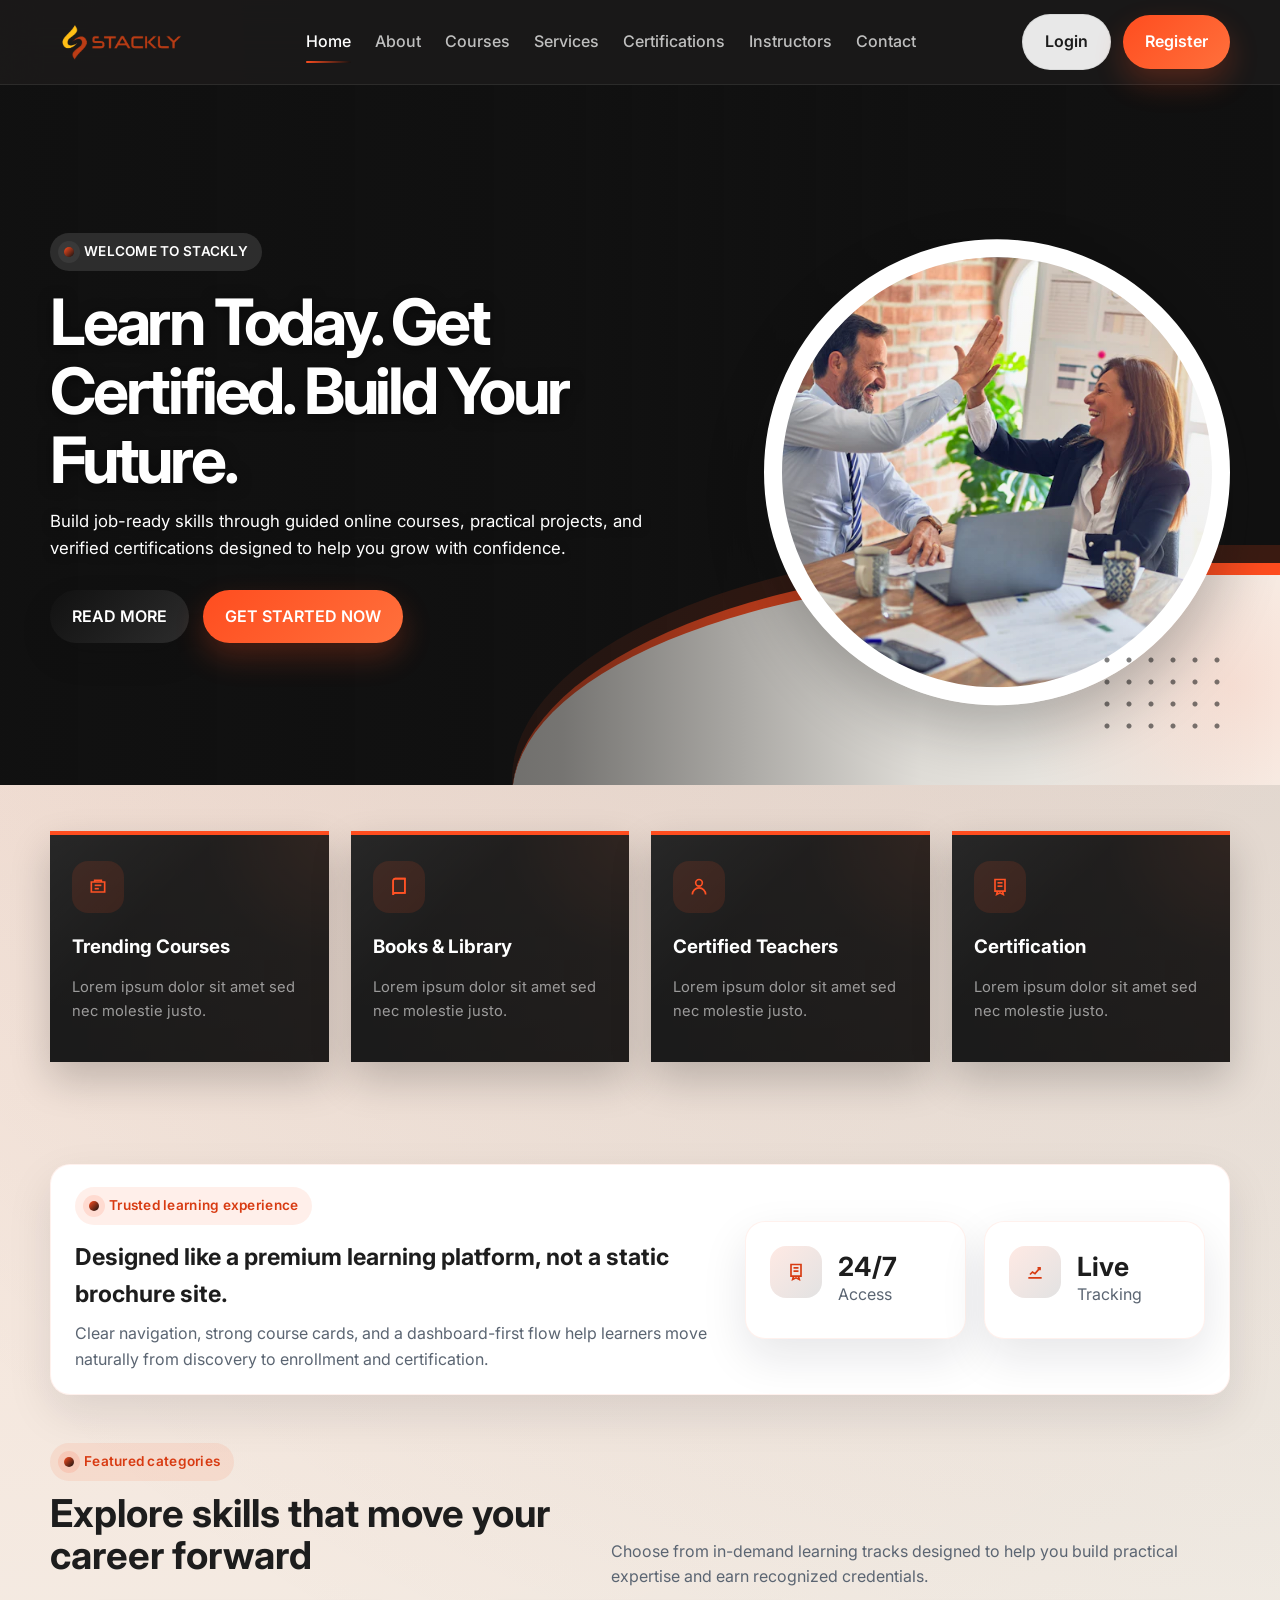
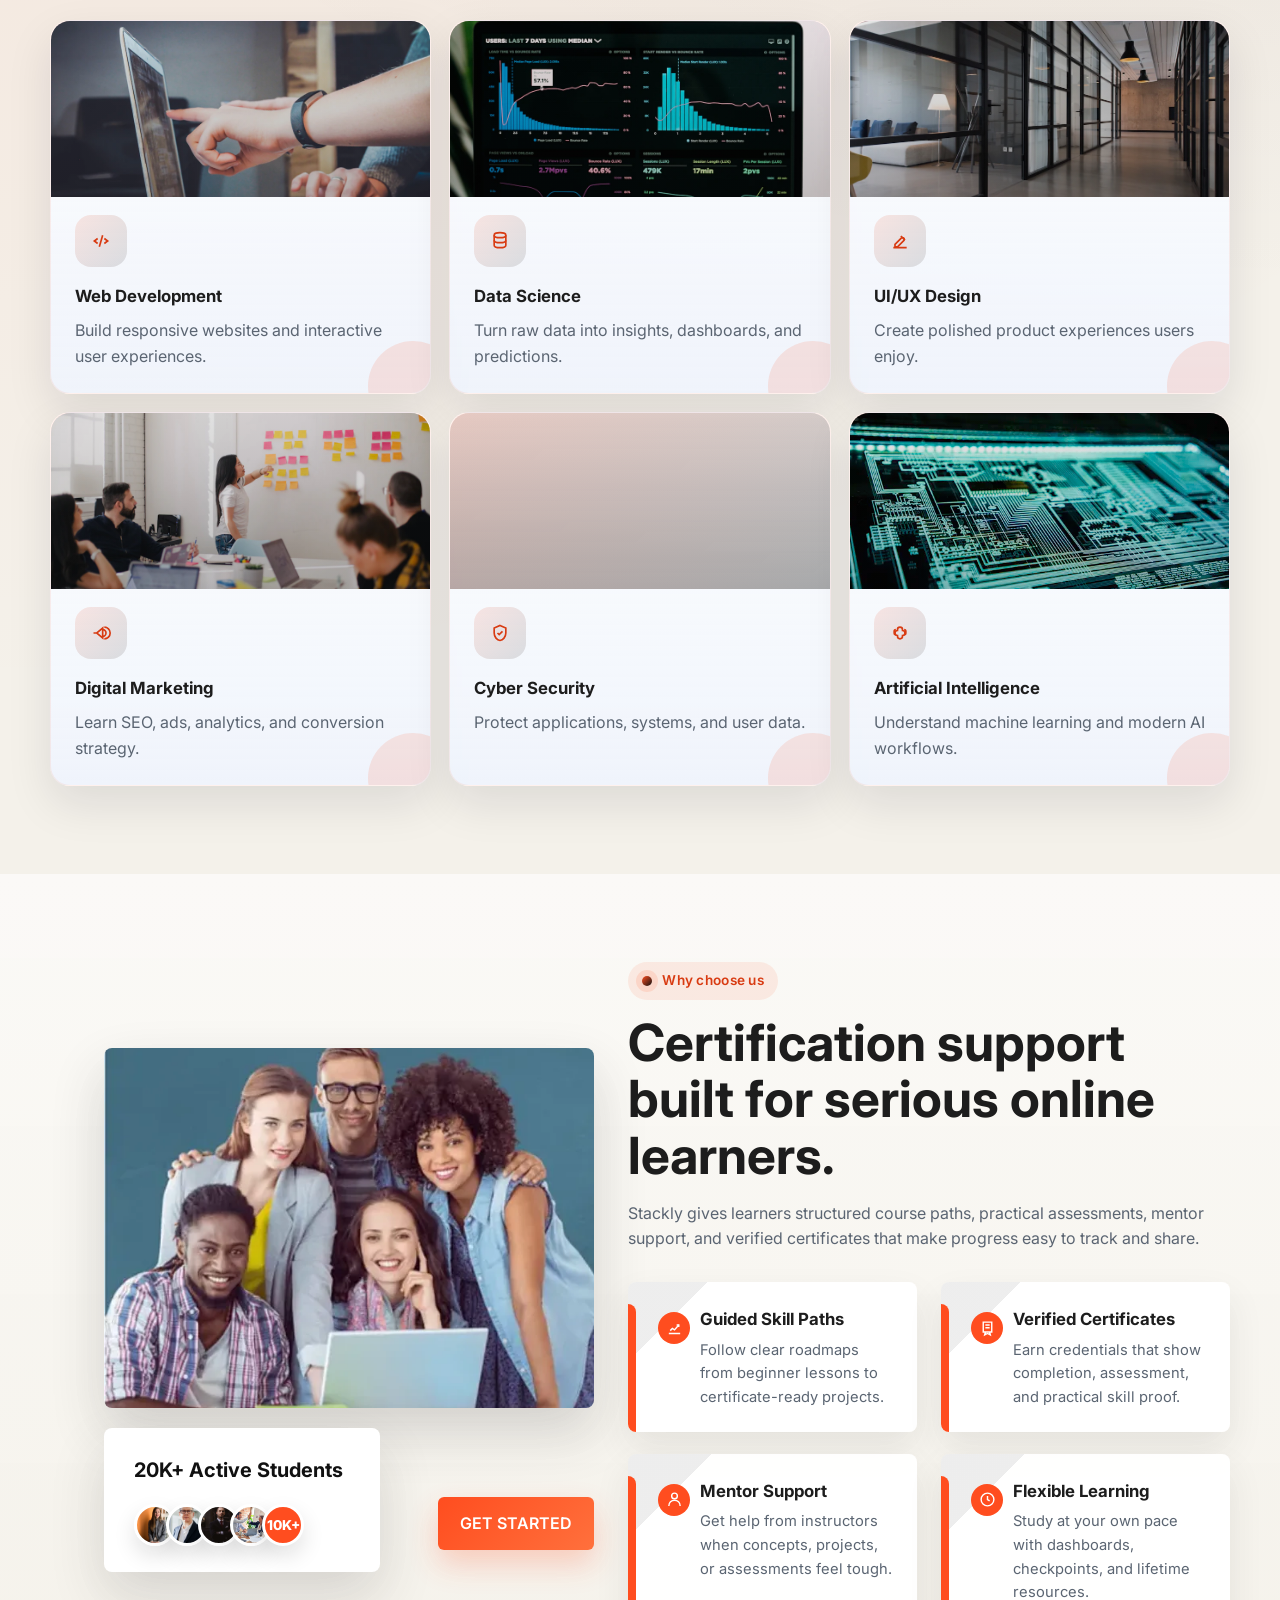
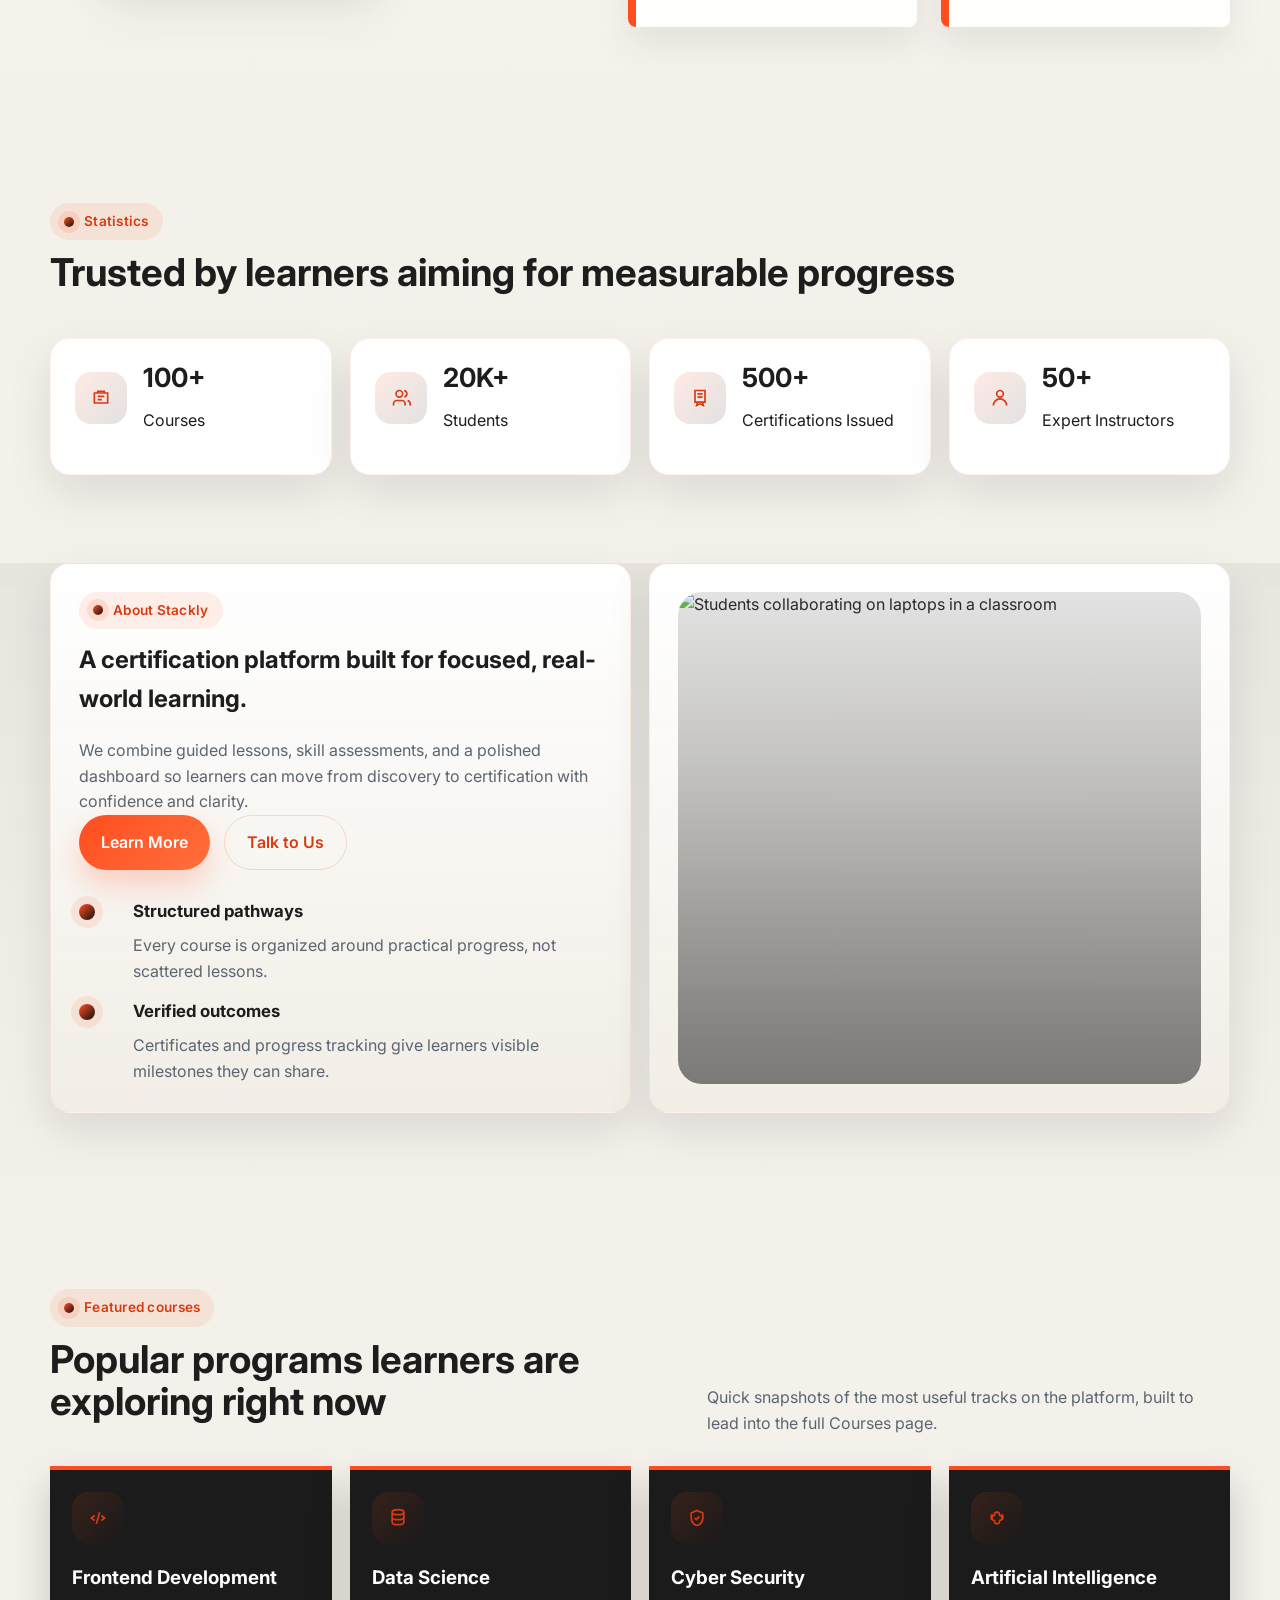
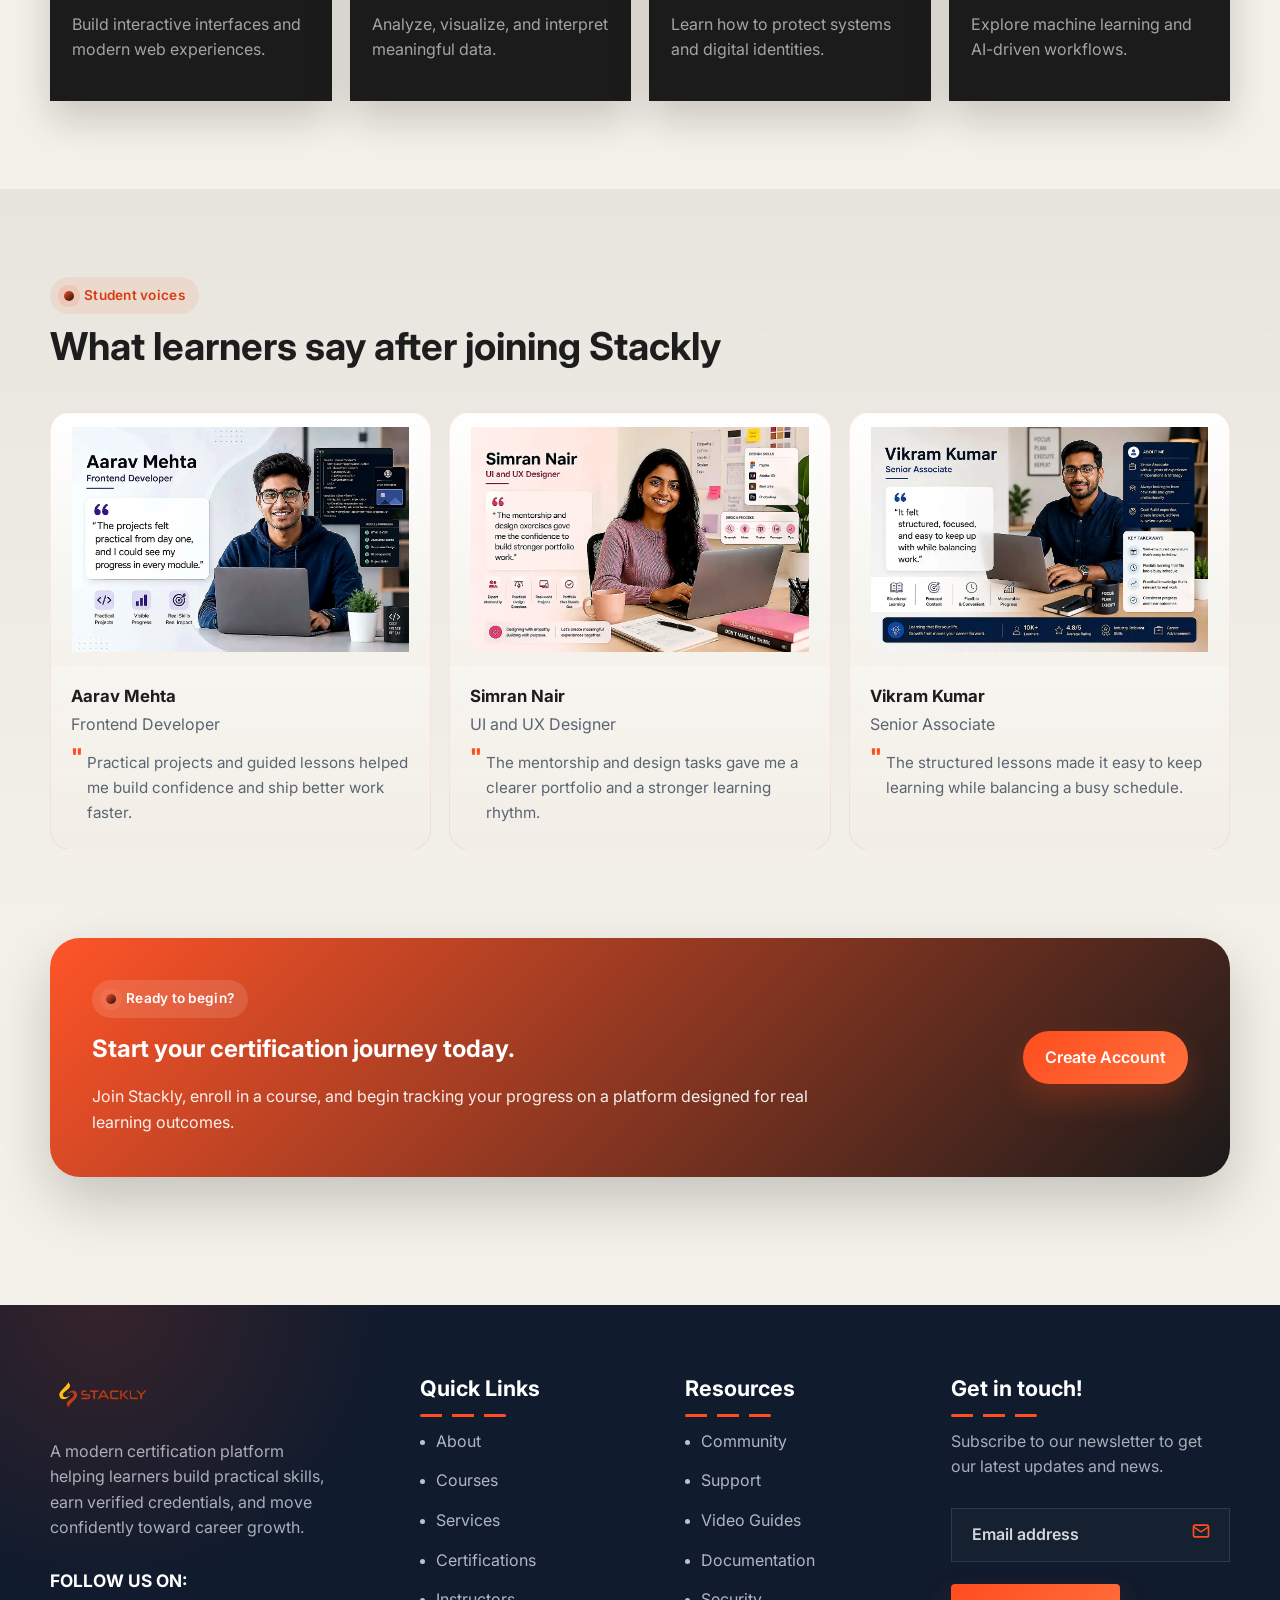
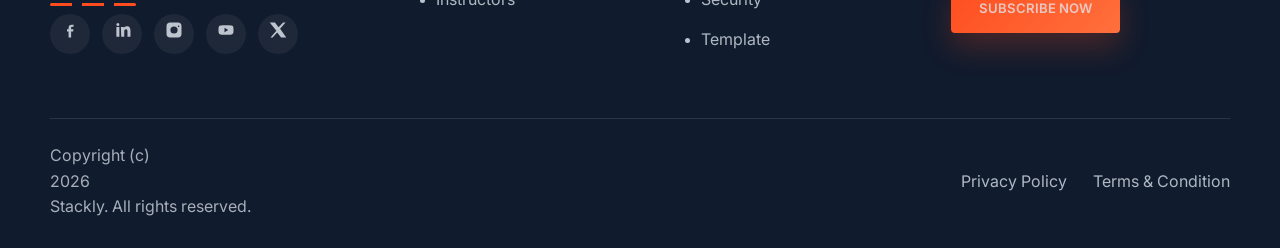
==== commit 654522df: "final completion" ====
--- a/index.html
+++ b/index.html
@@ -62,7 +62,7 @@
         <div class="hero-copy hero-copy-center">
           <span class="eyebrow">WELCOME TO STACKLY</span>
           <h1>Learn Today. Get Certified. Build Your Future.</h1>
-          <p class="lead" style="color:#ffffff !important;">Fusce sem dolor, interdum in efficitur ac, faucibus nec lorem. Sed nec molestie justo. Nunc quis sapien in arcu pharetra volutpat. Morbi nec vulputate dolor.</p>
+          <p class="lead" style="color:#ffffff !important;">Build job-ready skills through guided online courses, practical projects, and verified certifications designed to help you grow with confidence.</p>
           <div class="hero-actions">
             <a class="btn btn-secondary" href="404.html">READ MORE</a>
             <a class="btn btn-primary" href="404.html">GET STARTED NOW</a>
@@ -323,31 +323,34 @@
           </div>
         </div>
         <div class="card-grid">
-          <article class="quote-card">
-            <div class="quote-media quote-media-one">
-              <img src="https://images.unsplash.com/photo-1507003211169-0a1dd7228f2d?auto=format&fit=crop&fm=jpg&ixlib=rb-4.1.0&q=80&w=1200" alt="Aarav Mehta portrait" />
+          <article class="quote-card quote-card-featured">
+            <div class="quote-media quote-media-featured">
+              <img src="assets/student_voice_card1.webp" alt="Aarav Mehta testimonial card" />
             </div>
             <div class="quote-info">
               <strong>Aarav Mehta</strong>
               <p>Frontend Developer</p>
-            </div>
-          </article>
-          <article class="quote-card">
-            <div class="quote-media quote-media-two">
-              <img src="https://images.unsplash.com/photo-1494790108377-be9c29b29330?auto=format&fit=crop&fm=jpg&ixlib=rb-4.1.0&q=80&w=1200" alt="Simran Nair portrait" />
+              <p class="quote-copy">Practical projects and guided lessons helped me build confidence and ship better work faster.</p>
+            </div>
+          </article>
+          <article class="quote-card quote-card-featured">
+            <div class="quote-media quote-media-featured">
+              <img src="assets/student_voice_card2.webp" alt="Simran Nair testimonial card" />
             </div>
             <div class="quote-info">
               <strong>Simran Nair</strong>
               <p>UI and UX Designer</p>
-            </div>
-          </article>
-          <article class="quote-card">
-            <div class="quote-media quote-media-three">
-              <img src="https://images.unsplash.com/photo-1504593811423-6dd665756598?auto=format&fit=crop&fm=jpg&ixlib=rb-4.1.0&q=80&w=1200" alt="Vikram Kumar portrait" />
+              <p class="quote-copy">The mentorship and design tasks gave me a clearer portfolio and a stronger learning rhythm.</p>
+            </div>
+          </article>
+          <article class="quote-card quote-card-featured">
+            <div class="quote-media quote-media-featured">
+              <img src="assets/student_voice_card3.webp" alt="Vikram Kumar testimonial card" />
             </div>
             <div class="quote-info">
               <strong>Vikram Kumar</strong>
               <p>Senior Associate</p>
+              <p class="quote-copy">The structured lessons made it easy to keep learning while balancing a busy schedule.</p>
             </div>
           </article>
         </div>
--- a/css/style.css
+++ b/css/style.css
@@ -461,7 +461,7 @@
 }
 
 .hero-overlay {
-  background: linear-gradient(90deg, rgba(17, 17, 17, 0.58) 0%, rgba(17, 17, 17, 0.34) 44%, rgba(17, 17, 17, 0) 100%);
+  background: linear-gradient(90deg, rgba(17, 17, 17, 0.8) 0%, rgba(17, 17, 17, 0.56) 44%, rgba(17, 17, 17, 0.1) 72%, rgba(17, 17, 17, 0) 100%);
   z-index: 1;
 }
 
@@ -514,6 +514,9 @@
 }
 
 .hero-feature-card {
+  position: relative;
+  overflow: hidden;
+  isolation: isolate;
   background: #1b1b1b;
   color: #f7f7f7;
   padding: 26px 22px 24px;
@@ -521,18 +524,60 @@
   border-top: 4px solid var(--primary);
   box-shadow: 0 18px 38px rgba(0, 0, 0, 0.2);
   min-height: 188px;
+  cursor: pointer;
   transition:
-    transform 180ms ease,
-    box-shadow 180ms ease,
-    background 180ms ease,
-    border-color 180ms ease;
+    transform 220ms ease,
+    box-shadow 220ms ease,
+    background 220ms ease,
+    border-color 220ms ease;
+}
+
+.hero-feature-card::before {
+  content: "";
+  position: absolute;
+  inset: 0;
+  background:
+    linear-gradient(135deg, rgba(255, 255, 255, 0.14), transparent 34%),
+    radial-gradient(circle at top right, rgba(255, 122, 69, 0.2), transparent 34%),
+    linear-gradient(90deg, transparent 0%, rgba(255, 122, 69, 0.08) 48%, transparent 100%),
+    linear-gradient(180deg, rgba(255, 255, 255, 0.04), rgba(255, 255, 255, 0));
+  background-size: 100% 100%, 100% 100%, 220% 100%, 100% 100%;
+  background-position: 0 0, 0 0, 0 0, 0 0;
+  opacity: 0.32;
+  pointer-events: none;
+  transition: opacity 260ms ease, background-position 900ms cubic-bezier(0.22, 1, 0.36, 1);
+}
+
+.hero-feature-card::after {
+  content: "";
+  position: absolute;
+  inset: 0;
+  border-radius: 50%;
+  background: radial-gradient(circle at 80% 20%, rgba(255, 122, 69, 0.16), rgba(255, 122, 69, 0) 55%);
+  opacity: 0;
+  pointer-events: none;
+  transition: opacity 220ms ease, transform 220ms ease;
 }
 
 .hero-feature-card:hover {
-  transform: translateY(-4px);
-  background: linear-gradient(135deg, #242424, #111111);
-  border-top-color: #ff7a45;
-  box-shadow: 0 24px 55px rgba(0, 0, 0, 0.28);
+  transform: translateY(-8px) scale(1.02);
+  background:
+    linear-gradient(135deg, #313131 0%, #121212 72%),
+    #1b1b1b;
+  border-top-color: #ff8a57;
+  box-shadow:
+    0 26px 56px rgba(0, 0, 0, 0.28),
+    inset 0 0 0 1px rgba(255, 255, 255, 0.06);
+}
+
+.hero-feature-card:hover::before {
+  opacity: 0.9;
+  background-position: 0 0, 0 0, 100% 0, 0 0;
+}
+
+.hero-feature-card:hover::after {
+  opacity: 1;
+  transform: scale(1.02);
 }
 
 .hero-feature-card .category-icon,
@@ -543,6 +588,7 @@
 .hero-feature-card .mini-icon {
   background: rgba(255, 77, 31, 0.12);
   color: var(--primary);
+  transition: transform 220ms ease, background 220ms ease, color 220ms ease, box-shadow 220ms ease;
 }
 
 .hero-feature-card h3 {
@@ -553,6 +599,33 @@
 .hero-feature-card p {
   color: rgba(255, 255, 255, 0.56);
   font-size: 0.92rem;
+}
+
+.hero-feature-card h3,
+.hero-feature-card p {
+  position: relative;
+  z-index: 1;
+  transition: transform 220ms ease, color 220ms ease;
+}
+
+.hero-feature-card:hover .category-icon,
+.hero-feature-card:hover .feature-icon,
+.hero-feature-card:hover .service-icon,
+.hero-feature-card:hover .stat-icon,
+.hero-feature-card:hover .dashboard-icon,
+.hero-feature-card:hover .mini-icon {
+  transform: translateY(-2px) scale(1.1);
+  background: rgba(255, 122, 69, 0.2);
+  color: #ff9a72;
+  box-shadow: 0 0 0 8px rgba(255, 122, 69, 0.08);
+}
+
+.hero-feature-card:hover h3 {
+  transform: translateY(-2px);
+}
+
+.hero-feature-card:hover p {
+  color: rgba(255, 255, 255, 0.82);
 }
 
 .hero-features-section {
@@ -711,6 +784,12 @@
     rgba(255, 255, 255, 0.92);
   box-shadow: 0 16px 36px rgba(17, 17, 17, 0.08);
   overflow: hidden;
+  cursor: pointer;
+  transition:
+    transform 220ms ease,
+    box-shadow 220ms ease,
+    background 220ms ease,
+    border-color 220ms ease;
 }
 
 .choose-card::before {
@@ -722,6 +801,22 @@
   width: 8px;
   border-radius: 0 8px 0 0;
   background: var(--primary);
+  transition:
+    width 220ms ease,
+    background 220ms ease,
+    box-shadow 220ms ease;
+}
+
+.choose-card::after {
+  content: "";
+  position: absolute;
+  inset: 0;
+  background:
+    radial-gradient(circle at top right, rgba(255, 122, 69, 0.16), transparent 40%),
+    linear-gradient(135deg, rgba(255, 255, 255, 0.1), transparent 42%);
+  opacity: 0;
+  pointer-events: none;
+  transition: opacity 220ms ease;
 }
 
 .mini-check {
@@ -735,6 +830,7 @@
   place-items: center;
   background: var(--primary);
   color: #fff;
+  transition: transform 220ms ease, background 220ms ease, box-shadow 220ms ease;
 }
 
 .mini-check svg {
@@ -751,6 +847,38 @@
   margin: 0;
   color: var(--muted);
   font-size: 0.92rem;
+}
+
+.choose-card:hover {
+  transform: translateY(-8px);
+  background:
+    linear-gradient(135deg, rgba(255, 122, 69, 0.12) 0 18%, transparent 18%),
+    linear-gradient(180deg, rgba(255, 255, 255, 0.98), rgba(247, 242, 236, 0.98));
+  box-shadow: 0 26px 56px rgba(17, 17, 17, 0.14);
+}
+
+.choose-card:hover::before {
+  width: 12px;
+  background: linear-gradient(180deg, #ff8a57, #ff4d1f);
+  box-shadow: 0 0 0 6px rgba(255, 77, 31, 0.08);
+}
+
+.choose-card:hover::after {
+  opacity: 1;
+}
+
+.choose-card:hover .mini-check {
+  transform: scale(1.08) rotate(-4deg);
+  background: linear-gradient(135deg, #ff4d1f, #ff8a57);
+  box-shadow: 0 12px 24px rgba(255, 77, 31, 0.24);
+}
+
+.choose-card:hover h3 {
+  color: var(--primary-dark);
+}
+
+.choose-card:hover p {
+  color: var(--text);
 }
 
 .about-highlight {
@@ -880,20 +1008,77 @@
 .quote-card {
   display: flex;
   flex-direction: column;
+  border: 1px solid rgba(255, 77, 31, 0.1);
+  border-radius: var(--radius-md);
   overflow: hidden;
+  cursor: pointer;
   transition:
-    transform 180ms ease,
-    box-shadow 180ms ease,
-    background 180ms ease,
-    border-color 180ms ease;
+    transform 220ms ease,
+    box-shadow 220ms ease,
+    background 220ms ease,
+    border-color 220ms ease;
+}
+
+.quote-card::before {
+  content: "";
+  position: absolute;
+  inset: 0;
+  background:
+    linear-gradient(135deg, rgba(255, 255, 255, 0.14), transparent 40%),
+    radial-gradient(circle at top right, rgba(255, 122, 69, 0.14), transparent 34%);
+  opacity: 0.35;
+  pointer-events: none;
+  transition: opacity 220ms ease;
 }
 
 .quote-card:hover {
-  transform: translateY(-4px);
-  border-color: rgba(255, 77, 31, 0.28);
+  transform: translateY(-10px) scale(1.02);
+  border-color: rgba(255, 77, 31, 0.24);
   background:
-    linear-gradient(180deg, rgba(255, 255, 255, 0.99), rgba(255, 236, 228, 0.96));
-  box-shadow: 0 24px 55px rgba(15, 23, 42, 0.12);
+    radial-gradient(circle at top left, rgba(255, 122, 69, 0.16), transparent 38%),
+    linear-gradient(180deg, rgba(255, 255, 255, 0.99), rgba(255, 242, 236, 0.98));
+  box-shadow:
+    0 28px 60px rgba(15, 23, 42, 0.16),
+    inset 0 0 0 1px rgba(255, 255, 255, 0.55);
+}
+
+.quote-card:hover::before {
+  opacity: 0.98;
+}
+
+.quote-card-featured {
+  grid-column: span 4;
+}
+
+.quote-card-featured .quote-media {
+  aspect-ratio: 3 / 2;
+  min-height: 0;
+  padding: 14px;
+  background:
+    linear-gradient(180deg, rgba(255, 255, 255, 0.96), rgba(244, 241, 234, 0.94));
+}
+
+.quote-card-featured .quote-media img {
+  object-fit: contain;
+  object-position: center;
+  transition: transform 320ms ease, filter 320ms ease;
+}
+
+.quote-card-featured .quote-media::after {
+  display: none;
+}
+
+.quote-card:hover .quote-media img {
+  transform: scale(1.035);
+  filter: saturate(1.05) contrast(1.03);
+}
+
+.quote-card:hover .quote-info strong {
+  color: var(--primary-dark);
+}
+
+.quote-card:hover .quote-info p {
+  color: var(--text);
 }
 
 .quote-media {
@@ -952,6 +1137,30 @@
 .quote-info p {
   margin: 6px 0 0;
   color: var(--muted);
+}
+
+.quote-copy {
+  margin-top: 12px !important;
+  padding-left: 16px;
+  position: relative;
+  color: rgba(29, 29, 29, 0.84);
+  font-size: 0.95rem;
+  line-height: 1.65;
+}
+
+.quote-copy::before {
+  content: '"';
+  position: absolute;
+  left: 0;
+  top: -4px;
+  color: var(--primary);
+  font-size: 1.35rem;
+  font-weight: 800;
+  line-height: 1;
+}
+
+.quote-card:hover .quote-copy {
+  color: rgba(29, 29, 29, 0.96);
 }
 
 .cta-banner {
@@ -1546,18 +1755,39 @@
   border-radius: var(--radius-md);
   box-shadow: var(--shadow);
   overflow: hidden;
+  transition:
+    transform 220ms ease,
+    box-shadow 220ms ease,
+    border-color 220ms ease;
 }
 
 .path-media {
-  height: 240px;
+  height: 260px;
+  padding: 12px;
+  background:
+    linear-gradient(180deg, rgba(255, 77, 31, 0.06), rgba(17, 17, 17, 0.03)),
+    #ffffff;
   overflow: hidden;
 }
 
 .path-media img {
   width: 100%;
   height: 100%;
-  object-fit: cover;
+  object-fit: contain;
+  object-position: center;
   display: block;
+  transition: transform 220ms ease, filter 220ms ease;
+}
+
+.path-card:hover {
+  transform: translateY(-6px);
+  border-color: rgba(255, 77, 31, 0.22);
+  box-shadow: 0 28px 60px rgba(15, 23, 42, 0.14);
+}
+
+.path-card:hover .path-media img {
+  transform: scale(1.02);
+  filter: saturate(1.03) contrast(1.02);
 }
 
 .path-content {
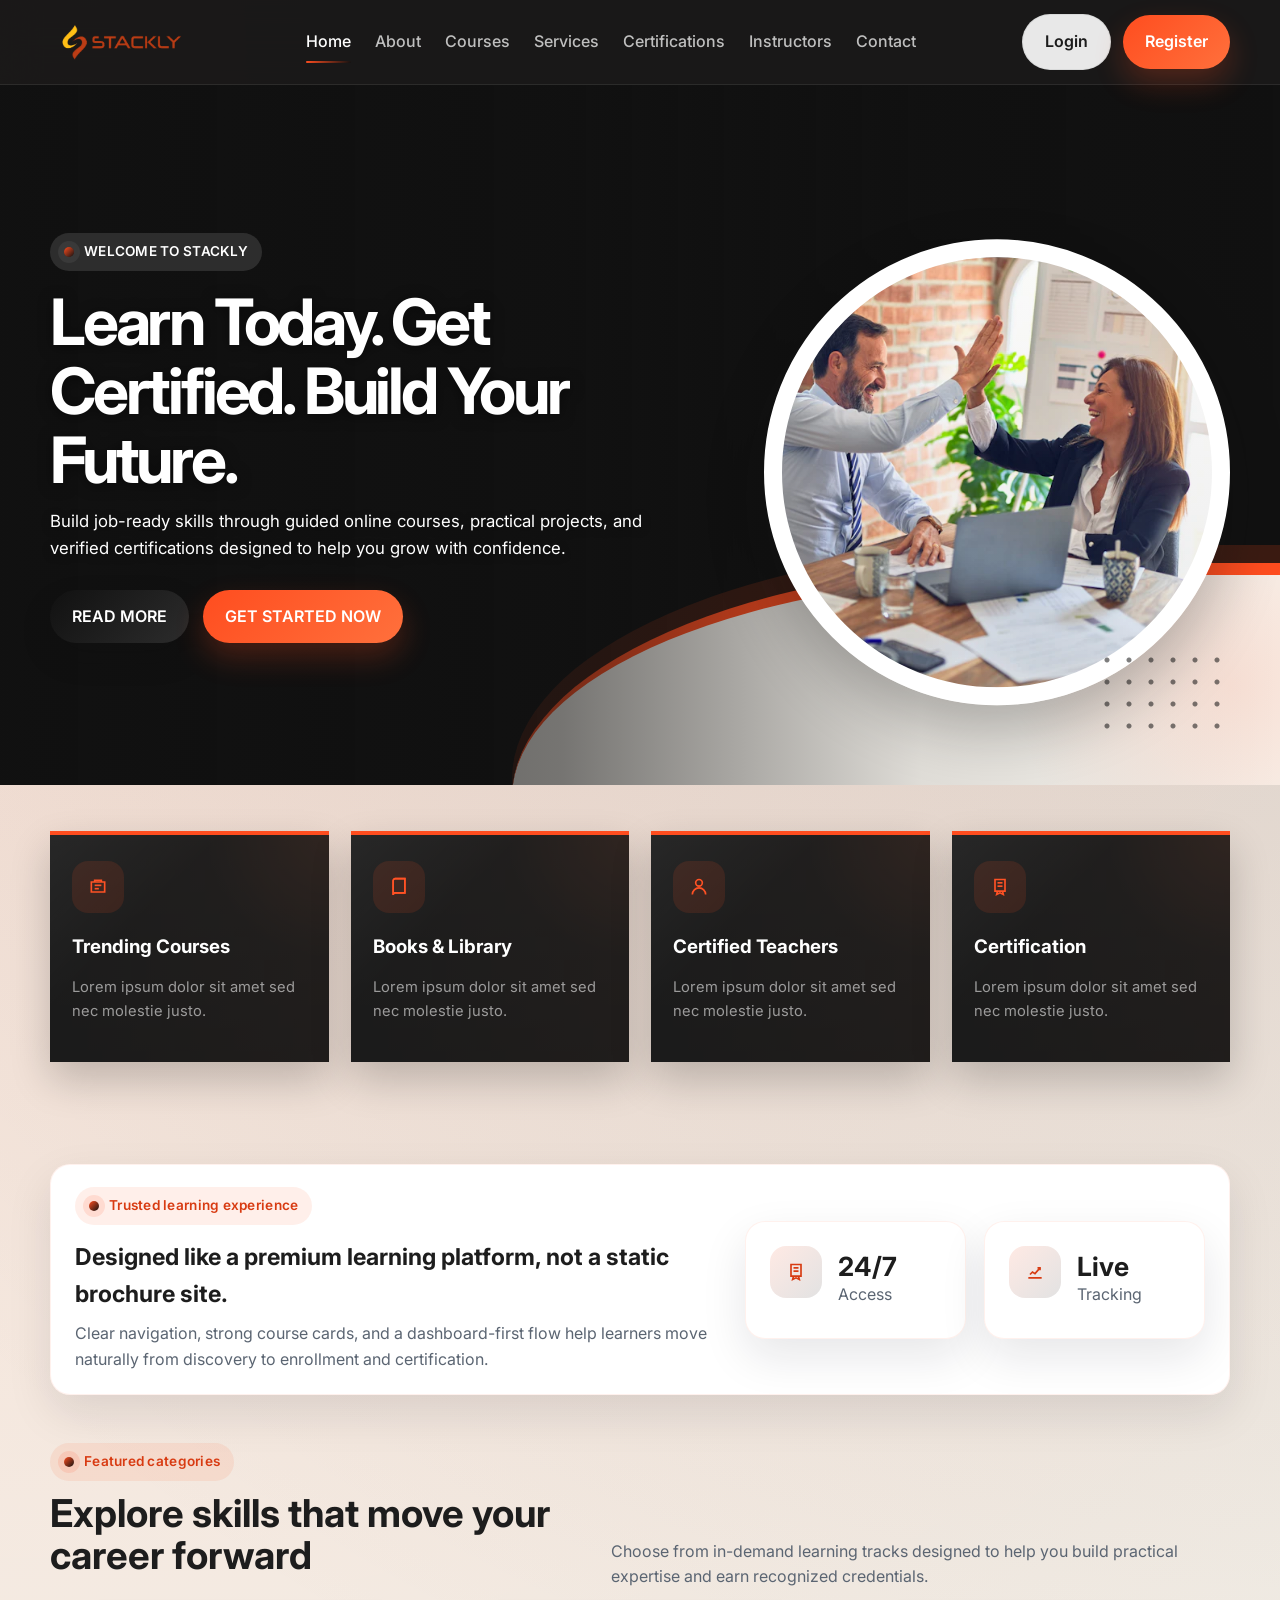
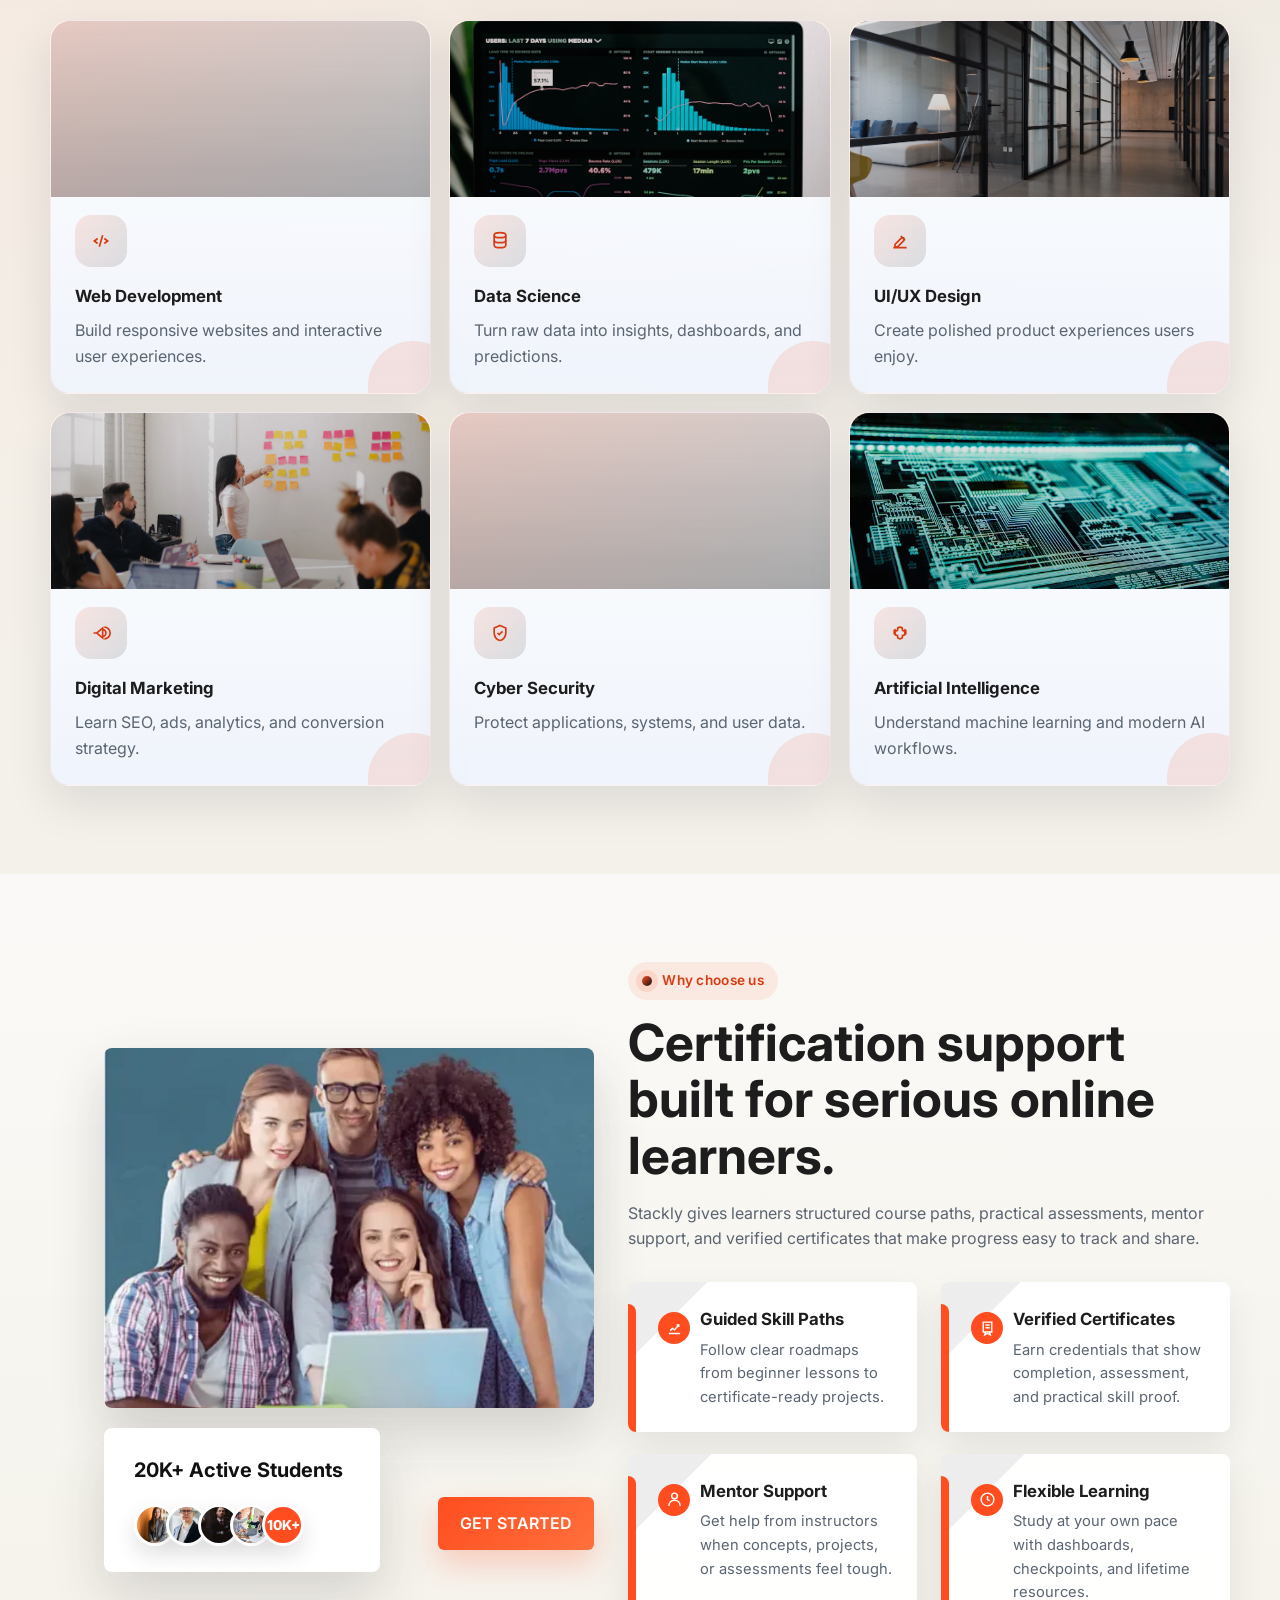
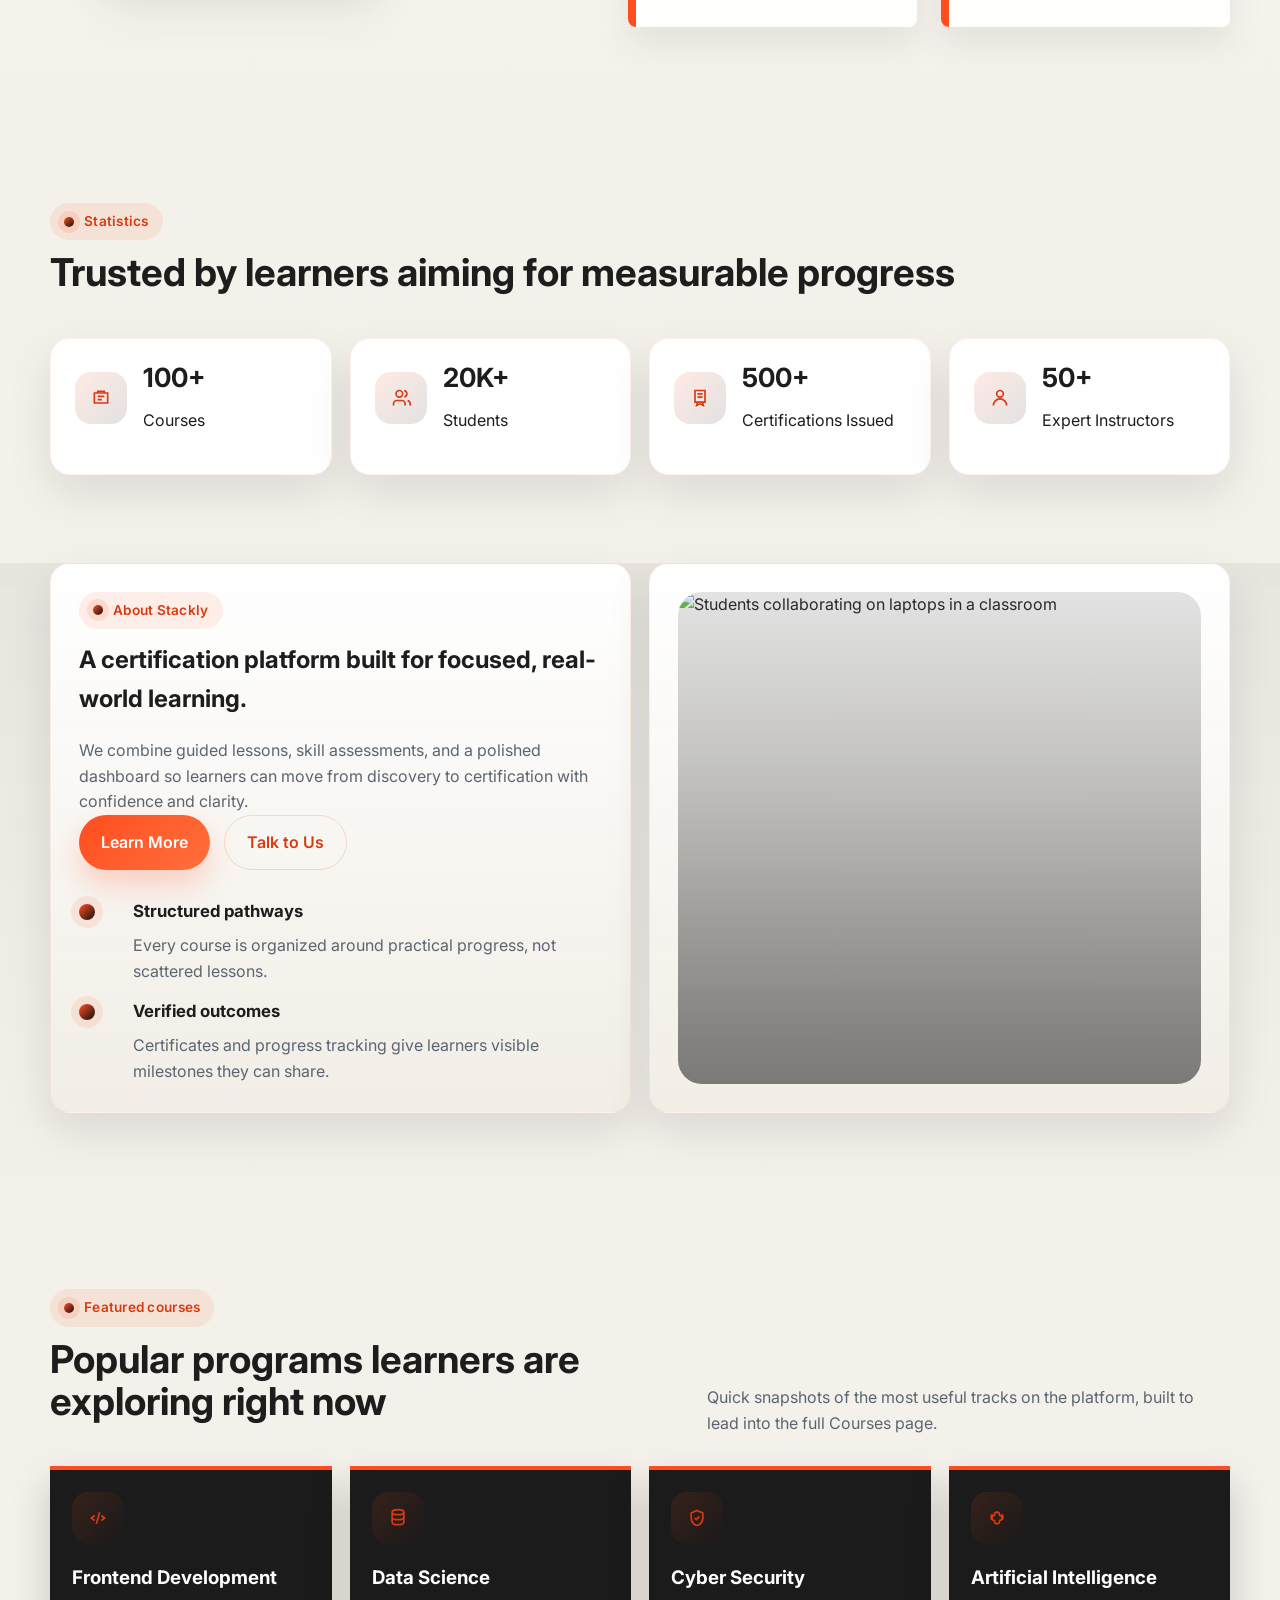
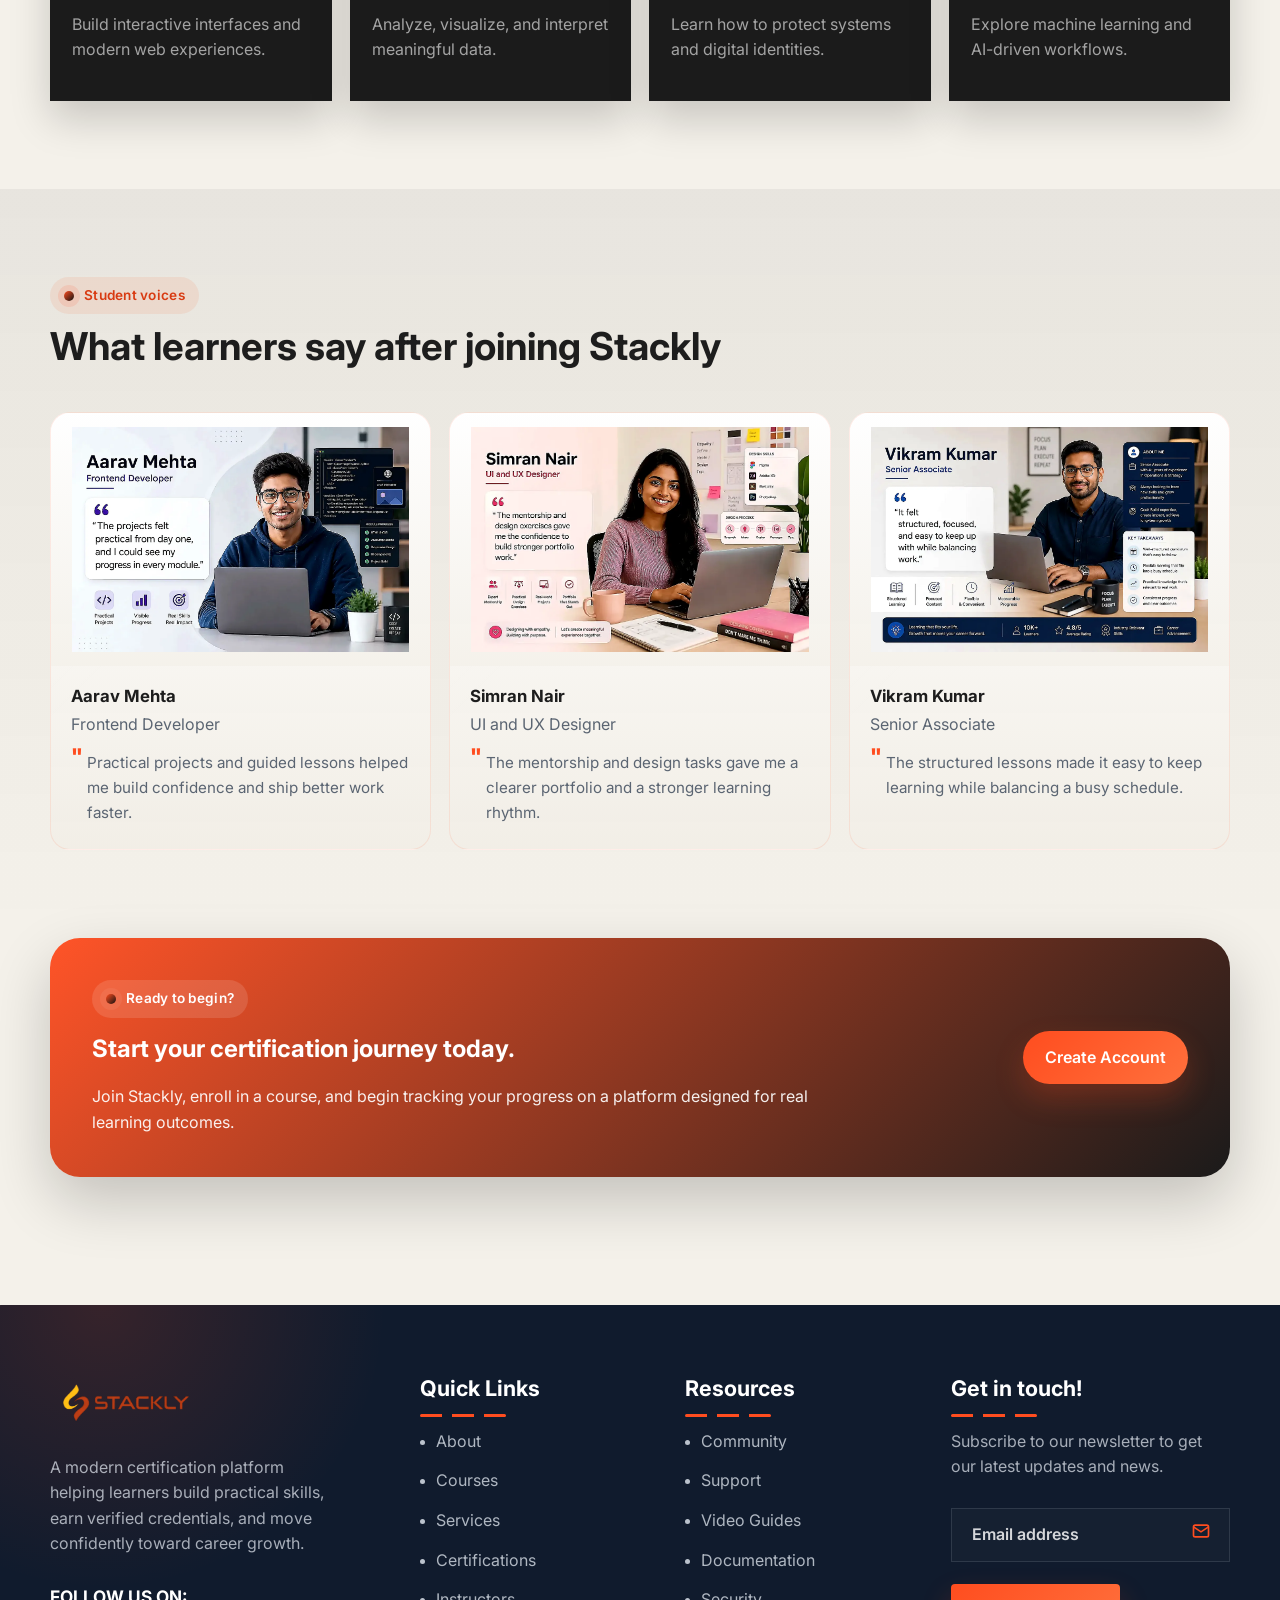
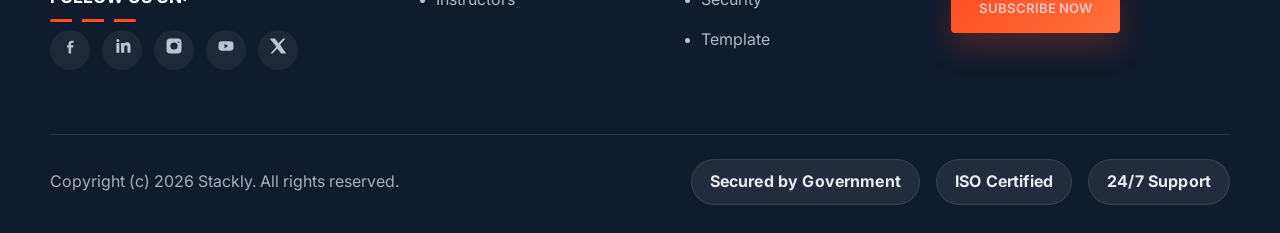
==== commit 4197d755: "changes" ====
--- a/index.html
+++ b/index.html
@@ -420,8 +420,12 @@
         </div>
       </div>
       <div class="footer-bottom">
-        <span>Copyright (c) <span data-year></span> Stackly. All rights reserved.</span>
-        <span><a href="404.html">Privacy Policy</a><a href="404.html">Terms & Condition</a></span>
+        <span>Copyright (c)&nbsp;<span data-year></span>&nbsp;Stackly.&nbsp;All&nbsp;rights&nbsp;reserved.</span>
+        <span class="footer-badges">
+          <span class="footer-badge">Secured by Government</span>
+          <span class="footer-badge">ISO Certified</span>
+          <span class="footer-badge">24/7 Support</span>
+        </span>
       </div>
     </div>
   </footer>
--- a/css/style.css
+++ b/css/style.css
@@ -270,7 +270,7 @@
 }
 
 .site-logo.footer-logo {
-  height: 36px;
+  height: 52px;
 }
 
 .site-logo.mobile-logo {
@@ -2201,15 +2201,47 @@
   display: flex;
   justify-content: space-between;
   gap: 18px;
-  flex-wrap: wrap;
+  flex-wrap: nowrap;
   align-items: center;
   color: rgba(226, 232, 240, 0.72);
-}
-
-.footer-bottom span:last-child {
+  overflow-x: auto;
+  scrollbar-width: none;
+}
+
+.footer-bottom::-webkit-scrollbar {
+  display: none;
+}
+
+.footer-bottom > span:first-child {
+  white-space: nowrap;
+  flex: 0 0 auto;
+}
+
+.footer-badges {
   display: flex;
-  gap: 26px;
-  flex-wrap: wrap;
+  gap: 16px;
+  flex-wrap: nowrap;
+  white-space: nowrap;
+  flex: 0 0 auto;
+  margin-left: auto;
+}
+
+.footer-badge {
+  display: inline-flex;
+  align-items: center;
+  min-height: 46px;
+  padding: 0 18px;
+  border: 1px solid rgba(226, 232, 240, 0.1);
+  border-radius: 999px;
+  background: rgba(255, 255, 255, 0.08);
+  color: rgba(255, 255, 255, 0.9);
+  font-weight: 700;
+  letter-spacing: 0.01em;
+}
+
+.footer-badge:hover {
+  color: #fff;
+  background: rgba(255, 255, 255, 0.11);
 }
 
 .footer-social {
@@ -3237,8 +3269,7 @@
   .cert-row,
   .profile-item,
   .section-header,
-  .cta-shell,
-  .footer-bottom {
+  .cta-shell {
     align-items: stretch;
     flex-direction: column;
   }
@@ -3261,8 +3292,14 @@
     max-width: none;
   }
 
-  .footer-bottom span:last-child {
+  .footer-badges {
     gap: 14px;
+  }
+
+  .footer-bottom {
+    flex-direction: row;
+    flex-wrap: nowrap;
+    align-items: center;
   }
 }
 
